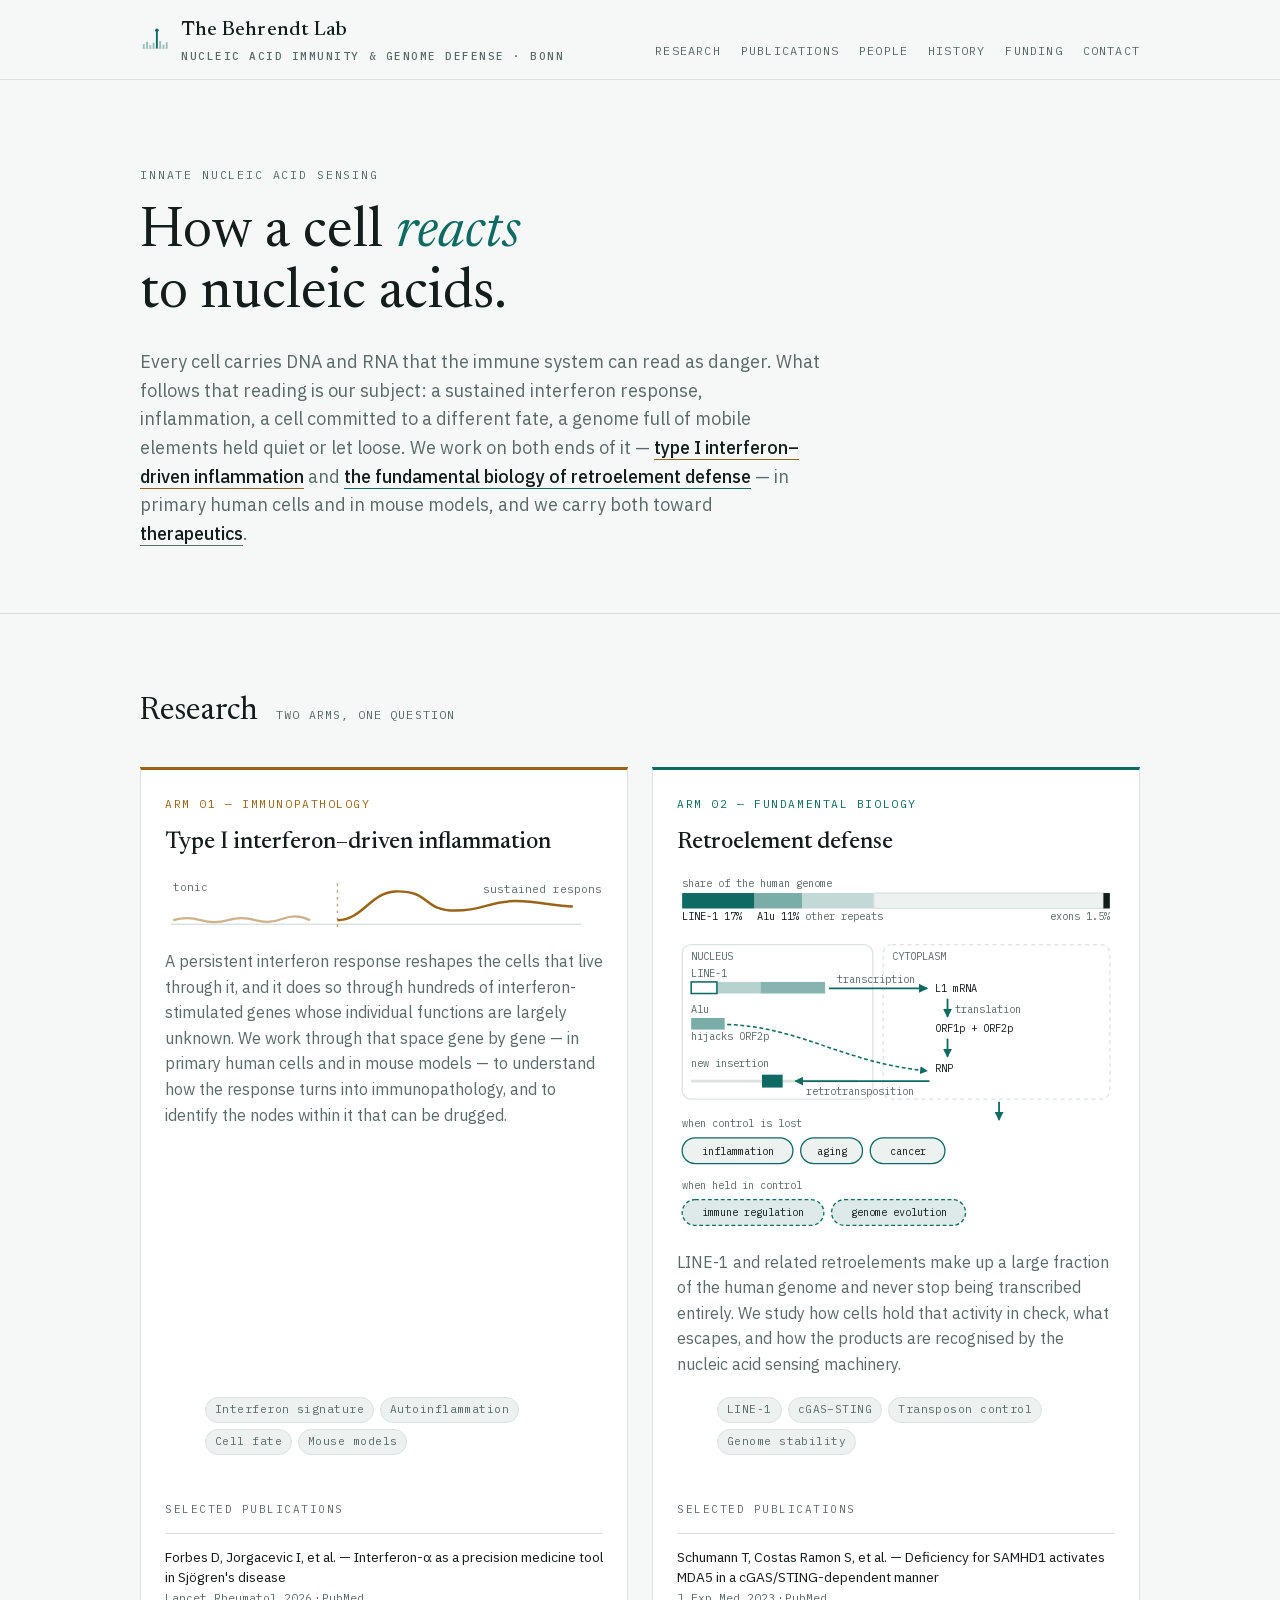
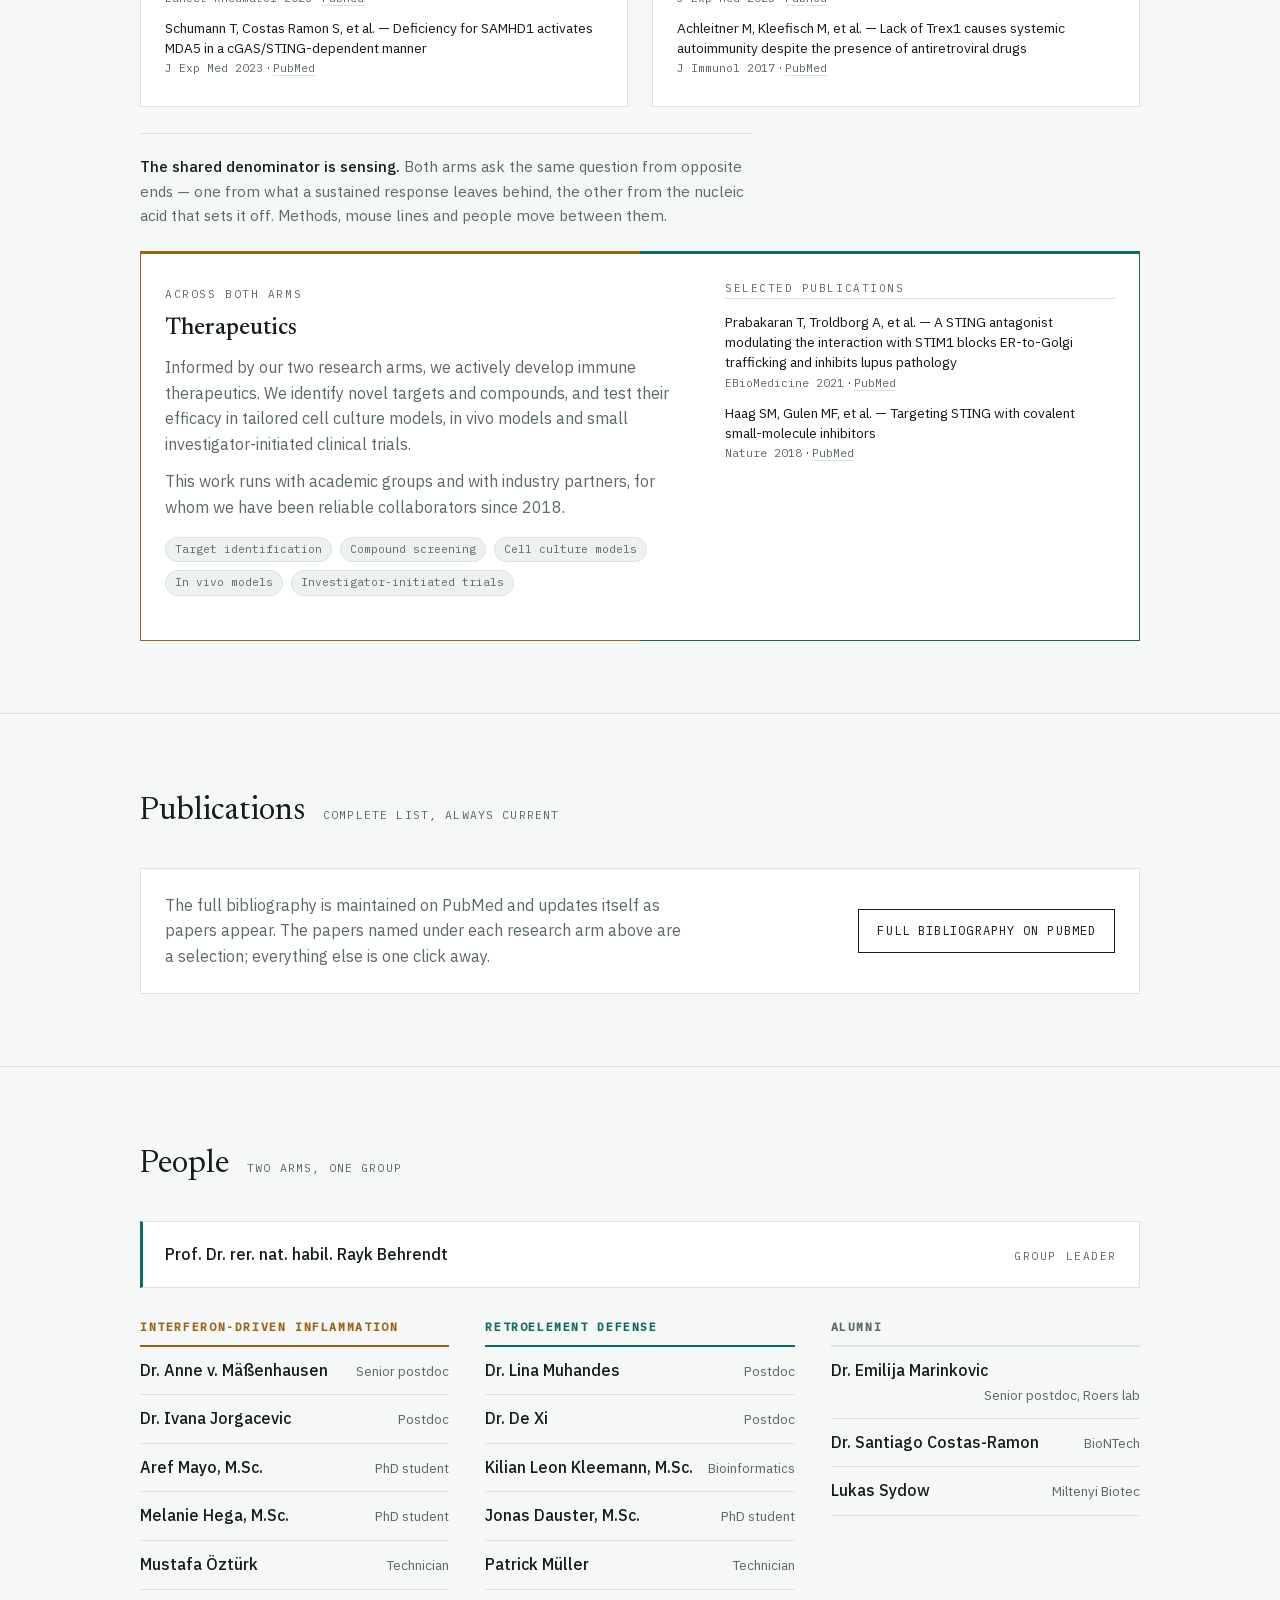
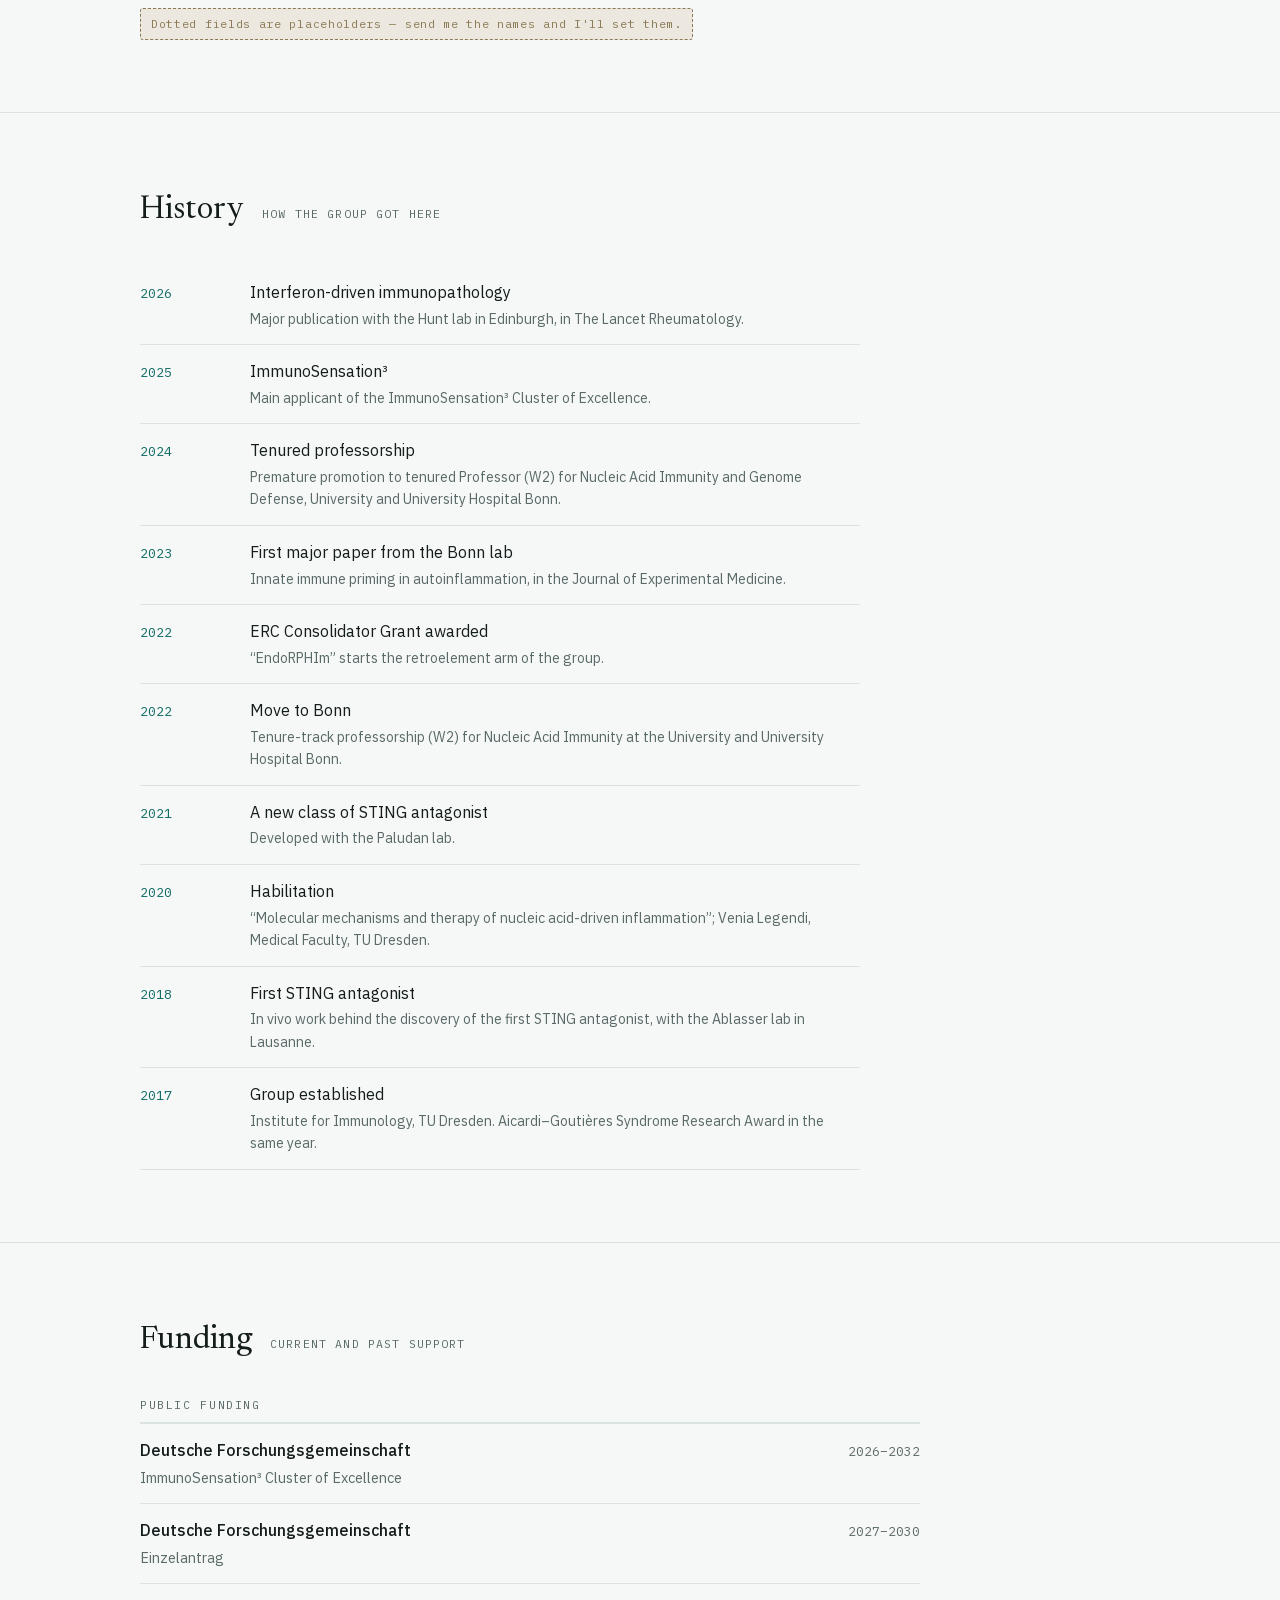
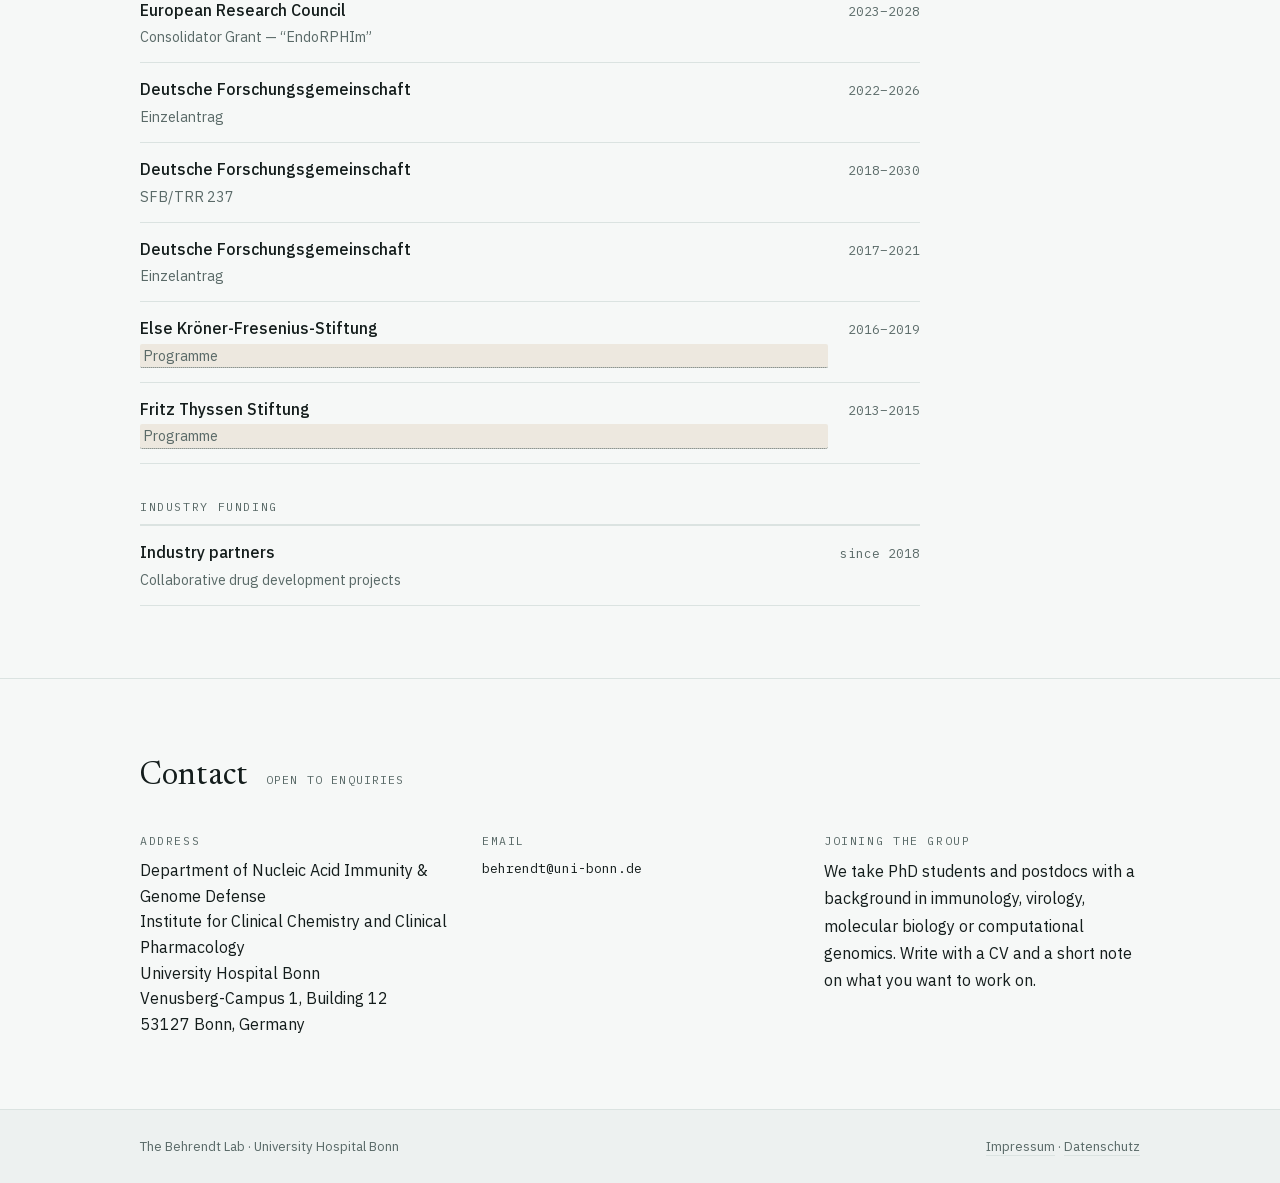
==== index.html @ 389487da "Add files via upload" ====
<!doctype html>
<html lang="en">
<head>
<meta charset="utf-8">
<meta name="viewport" content="width=device-width, initial-scale=1, viewport-fit=cover">
<meta name="description" content="The Behrendt Lab, Nucleic Acid Immunity &amp; Genome Defense, University Hospital Bonn: type I interferon-driven inflammation and the fundamental biology of retroelement defense.">
<link rel="icon" href="favicon.svg" type="image/svg+xml">
<link rel="alternate icon" href="favicon.ico" sizes="16x16 32x32 48x48">
<link rel="apple-touch-icon" href="apple-touch-icon-180.png">

<style>
  :root{color-scheme:light;padding-top:env(safe-area-inset-top,0px);padding-bottom:env(safe-area-inset-bottom,0px)}
  body{margin:0}
  img{max-width:100%}
  [hidden]{display:none!important}
</style>
<title>The Behrendt Lab</title>
<link rel="stylesheet" href="fonts.css">
<link rel="preload" href="fonts/newsreader-var.woff2" as="font" type="font/woff2" crossorigin>
<link rel="preload" href="fonts/ibm-plex-sans-var.woff2" as="font" type="font/woff2" crossorigin>

<style>
/* Layout: single column, 68ch measure, hairline-ruled bands; the two research
   arms are the only two-column moment and each carries its own accent rail. */
:root{
  --bg:#F6F8F7; --surface:#FFFFFF; --sunk:#EDF1F0;
  --fg:#141D1C; --muted:#5A6A68; --line:#DBE3E1;
  --arm-a:#0E6A62;          /* retroelement arm */
  --arm-b:#9A6418;          /* ZBP1 arm */
  --ph:#8A7A55;             /* placeholder text */
  --ph-bg:rgba(154,100,24,.10);
  --display:"Newsreader",Georgia,"Times New Roman",serif;
  --body:"IBM Plex Sans",-apple-system,BlinkMacSystemFont,"Segoe UI",Helvetica,Arial,sans-serif;
  --mono:"IBM Plex Mono",ui-monospace,SFMono-Regular,Menlo,Consolas,monospace;
  --gut:max(20px,env(safe-area-inset-left,0px));
  --gut-r:max(20px,env(safe-area-inset-right,0px));
}
@media (prefers-color-scheme:dark){
  :root:not([data-theme="light"]){
    --bg:#0E1413; --surface:#141C1B; --sunk:#111817;
    --fg:#E6EDEB; --muted:#9BABA8; --line:#243130;
    --arm-a:#56BDB1; --arm-b:#D9A95E;
    --ph:#C2AE84; --ph-bg:rgba(217,169,94,.12);
    color-scheme:dark;
  }
}
:root[data-theme="dark"]{
  --bg:#0E1413; --surface:#141C1B; --sunk:#111817;
  --fg:#E6EDEB; --muted:#9BABA8; --line:#243130;
  --arm-a:#56BDB1; --arm-b:#D9A95E;
  --ph:#C2AE84; --ph-bg:rgba(217,169,94,.12);
  color-scheme:dark;
}

body{
  background:var(--bg); color:var(--fg);
  font-family:var(--body); font-size:16px; line-height:1.6;
  -webkit-font-smoothing:antialiased;
}
body::before{content:"";position:fixed;inset:0 0 auto;height:env(safe-area-inset-top,0px);z-index:20;background:var(--bg)}
*,*::before,*::after{box-sizing:border-box}
h1,h2,h3{margin:0;text-wrap:balance}
p{margin:0}
a{color:inherit}
:focus-visible{outline:2px solid var(--arm-a);outline-offset:3px;border-radius:2px}

.wrap{max-width:1040px;margin-inline:auto;padding-left:var(--gut);padding-right:var(--gut-r)}

/* ---- masthead ---- */
.site{position:sticky;top:env(safe-area-inset-top,0px);z-index:15;background:var(--bg);border-bottom:1px solid var(--line)}
.site .wrap{display:flex;flex-wrap:wrap;gap:12px 28px;align-items:baseline;padding-block:14px}
.brand{display:flex;align-items:center;gap:11px;margin-right:auto;min-width:0}
.brand svg{width:30px;height:30px;flex:none}
.mark{font-family:var(--display);font-size:1.25rem;letter-spacing:.01em;font-weight:500}
.mark span{color:var(--muted);font-family:var(--mono);font-size:.68rem;letter-spacing:.14em;text-transform:uppercase;display:block;margin-top:2px}
.site nav{display:flex;flex-wrap:wrap;gap:4px 20px;font-family:var(--mono);font-size:.74rem;letter-spacing:.1em;text-transform:uppercase}
.site nav a{color:var(--muted);text-decoration:none;padding-block:2px}
.site nav a:hover{color:var(--fg)}

/* ---- hero ---- */
.hero .wrap{padding-block:clamp(44px,8vw,86px) clamp(36px,6vw,64px)}
.eyebrow{font-family:var(--mono);font-size:.72rem;letter-spacing:.16em;text-transform:uppercase;color:var(--muted)}
.hero h1{font-family:var(--display);font-weight:400;font-size:clamp(2.1rem,5.4vw,3.5rem);line-height:1.1;margin-block:18px 22px;max-width:19ch}
.hero h1 em{font-style:italic;color:var(--arm-a)}
.lede{max-width:62ch;font-size:clamp(1rem,1.6vw,1.12rem);color:var(--muted)}
.lede strong{color:var(--fg);font-weight:500}
.lede a{color:var(--fg);font-weight:500;text-decoration:none;border-bottom:1.5px solid var(--arm-b)}
.lede a.r{border-bottom-color:var(--arm-a)}
.lede a.t{border-bottom-color:var(--muted)}
.lede a:hover{background:var(--sunk)}
.arm[id],.cross[id]{scroll-margin-top:calc(env(safe-area-inset-top,0px) + 80px)}

/* ---- section furniture ---- */
section{border-top:1px solid var(--line)}
section > .wrap{padding-block:clamp(40px,6vw,72px)}
.sec-head{display:flex;flex-wrap:wrap;gap:6px 18px;align-items:baseline;margin-bottom:30px}
.sec-head h2{font-family:var(--display);font-weight:400;font-size:clamp(1.5rem,3vw,2rem)}
.sec-head .note{font-family:var(--mono);font-size:.72rem;letter-spacing:.1em;text-transform:uppercase;color:var(--muted)}

/* ---- research arms ---- */
.arms{display:grid;grid-template-columns:repeat(auto-fit,minmax(300px,1fr));gap:24px}
.arm{min-width:0;background:var(--surface);border:1px solid var(--line);border-top:3px solid var(--rail);padding:26px 24px 28px;display:flex;flex-direction:column;gap:14px}
.arm.a{--rail:var(--arm-a)}
.arm.b{--rail:var(--arm-b)}
.arm .tag{font-family:var(--mono);font-size:.7rem;letter-spacing:.14em;text-transform:uppercase;color:var(--rail)}
.arm h3{font-family:var(--display);font-weight:500;font-size:1.45rem;line-height:1.25}
.arm p{color:var(--muted);max-width:46ch}
.arm svg{width:100%;height:auto;max-width:100%;margin-top:4px}
.arm svg text{font-family:var(--mono);font-size:8px}
.pi{display:flex;flex-wrap:wrap;gap:6px 20px;align-items:baseline;padding:20px 22px;background:var(--surface);border:1px solid var(--line);border-left:3px solid var(--arm-a);margin-bottom:30px;min-width:0}
.pi .name{font-weight:500}
.pi .role{font-family:var(--mono);font-size:.7rem;letter-spacing:.14em;text-transform:uppercase;color:var(--muted);margin-left:auto}
.arm .keys{display:flex;flex-wrap:wrap;gap:6px;margin-top:auto;padding-top:6px}
.arm .keys li{list-style:none;font-family:var(--mono);font-size:.7rem;letter-spacing:.04em;color:var(--muted);border:1px solid var(--line);border-radius:999px;padding:3px 9px;background:var(--sunk)}
.arm .pubs{list-style:none;margin:0;padding:14px 0 0;border-top:1px solid var(--line);display:flex;flex-direction:column;gap:11px}
.arm .pubs li{font-size:.86rem;line-height:1.45;min-width:0}
.arm .pubs .t{display:block;color:var(--fg)}
.arm .pubs .m{font-family:var(--mono);font-size:.71rem;color:var(--muted)}
.arm .pubs a{color:var(--rail);text-decoration:none;border-bottom:1px solid var(--line)}
.pubs-label{font-family:var(--mono);font-size:.68rem;letter-spacing:.14em;text-transform:uppercase;color:var(--muted);margin-top:16px}
.feed{display:flex;flex-wrap:wrap;gap:20px;align-items:center;justify-content:space-between;background:var(--surface);border:1px solid var(--line);padding:24px}
.feed p{color:var(--muted);max-width:52ch;min-width:0}
.feed .btn{font-family:var(--mono);font-size:.76rem;letter-spacing:.09em;text-transform:uppercase;border:1px solid var(--fg);padding:11px 18px;text-decoration:none;white-space:nowrap}
.feed .btn:hover{background:var(--fg);color:var(--bg)}
.shared{margin-top:26px;padding-top:20px;border-top:1px solid var(--line);color:var(--muted);max-width:68ch;font-size:.95rem}
.shared b{color:var(--fg);font-weight:500}

/* cross-cutting translational angle — spans both arms */
.cross{--rail:var(--fg);margin-top:24px;background:var(--surface);border:1px solid var(--line);
  border-top:3px solid transparent;
  border-image:linear-gradient(90deg,var(--arm-b) 0 50%,var(--arm-a) 50% 100%) 1;
  padding:26px 24px 28px;display:grid;grid-template-columns:minmax(0,1.35fr) minmax(0,1fr);gap:24px 34px}
.cross .tag{font-family:var(--mono);font-size:.7rem;letter-spacing:.14em;text-transform:uppercase;color:var(--muted)}
.cross h3{font-family:var(--display);font-weight:500;font-size:1.45rem;line-height:1.25;margin-block:8px 12px}
.cross p{color:var(--muted);max-width:56ch}
.cross .col{min-width:0}
.cross .pubs-label{margin-top:0}
.cross .pubs{list-style:none;margin:0;padding:14px 0 0;border-top:1px solid var(--line);display:flex;flex-direction:column;gap:11px}
.cross .pubs li{font-size:.86rem;line-height:1.45;min-width:0}
.cross .pubs .t{display:block;color:var(--fg)}
.cross .pubs .m{font-family:var(--mono);font-size:.71rem;color:var(--muted)}
.cross .pubs a{color:var(--fg);text-decoration:none;border-bottom:1px solid var(--line)}
.cross .steps{display:flex;flex-wrap:wrap;gap:8px;margin-top:16px;padding:0;list-style:none}
.cross .steps li{font-family:var(--mono);font-size:.7rem;color:var(--muted);border:1px solid var(--line);border-radius:999px;padding:3px 9px;background:var(--sunk)}
@media (max-width:680px){.cross{grid-template-columns:1fr}}

/* ---- people ---- */
.roster{display:grid;grid-template-columns:repeat(auto-fit,minmax(260px,1fr));gap:30px 36px}
.roster section{border:0}
.group-title{font-family:var(--mono);font-size:.72rem;letter-spacing:.14em;text-transform:uppercase;padding-bottom:8px;border-bottom:2px solid var(--rail);color:var(--rail)}
.g-a{--rail:var(--arm-a)} .g-b{--rail:var(--arm-b)} .g-c{--rail:var(--line)}
.g-c .group-title{color:var(--muted)}
.roster ul{list-style:none;margin:0;padding:0;display:flex;flex-direction:column}
.roster li{display:flex;flex-wrap:wrap;gap:2px 10px;align-items:baseline;padding-block:11px;border-bottom:1px solid var(--line);min-width:0}
.roster .name{font-weight:500}
.roster .role{font-size:.84rem;color:var(--muted);margin-left:auto;text-align:right}

/* ---- history ---- */
.timeline{list-style:none;margin:0;padding:0;max-width:72ch}
.timeline li{display:grid;grid-template-columns:5.5rem 1fr;gap:4px 22px;padding-block:14px;border-bottom:1px solid var(--line);min-width:0}
.timeline .yr{font-family:var(--mono);font-size:.84rem;color:var(--arm-a);font-variant-numeric:tabular-nums;padding-top:3px}
.timeline .ev{min-width:0;color:var(--fg)}
.timeline .ev small{display:block;color:var(--muted);font-size:.88rem;margin-top:2px}
@media (max-width:460px){.timeline li{grid-template-columns:1fr}}

/* ---- funding ---- */
.fund-group{max-width:78ch}
.fund-group + .fund-group{margin-top:34px}
.fund-group > h3{font-family:var(--mono);font-size:.72rem;letter-spacing:.14em;text-transform:uppercase;color:var(--muted);font-weight:400;padding-bottom:8px;border-bottom:2px solid var(--line)}
.funding{list-style:none;margin:0;padding:0;max-width:78ch}
.funding li{display:grid;grid-template-columns:1fr auto;gap:2px 20px;padding-block:14px;border-bottom:1px solid var(--line);min-width:0;align-items:baseline}
.funding .funder{font-weight:500}
.funding .scheme{grid-column:1;color:var(--muted);font-size:.9rem}
.funding .period{font-family:var(--mono);font-size:.8rem;color:var(--muted);grid-row:1;grid-column:2;font-variant-numeric:tabular-nums}
@media (max-width:460px){.funding li{grid-template-columns:1fr}.funding .period{grid-row:auto;grid-column:1}}

/* ---- contact ---- */
.contact-grid{display:grid;grid-template-columns:repeat(auto-fit,minmax(240px,1fr));gap:26px}
.contact-grid div{min-width:0}
.contact-grid h3{font-family:var(--mono);font-size:.72rem;letter-spacing:.14em;text-transform:uppercase;color:var(--muted);margin-bottom:8px;font-weight:400}
.contact-grid p{line-height:1.7}
.addr{font-style:normal}
.copy{font-family:var(--mono);font-size:.82rem;word-break:break-all}

footer{border-top:1px solid var(--line);background:var(--sunk)}
footer .wrap{padding-block:26px;display:flex;flex-wrap:wrap;gap:8px 24px;justify-content:space-between;font-size:.82rem;color:var(--muted)}
footer a{text-decoration:none;border-bottom:1px solid var(--line)}

/* ---- placeholders ---- */
.ph{color:var(--ph);background:var(--ph-bg);border-bottom:1px dotted currentColor;padding:0 .18em;border-radius:2px}
.ph-note{font-family:var(--mono);font-size:.72rem;letter-spacing:.06em;color:var(--ph);background:var(--ph-bg);border:1px dashed currentColor;border-radius:3px;padding:6px 10px;display:inline-block;margin-top:18px}

@media (prefers-reduced-motion:no-preference){
  .site nav a,footer a{transition:color .15s ease}
}
</style>
</head>
<body>


<header class="site">
  <div class="wrap">
    <div class="brand">
      <svg viewBox="0 0 64 64" role="img" aria-label="The Behrendt Lab mark: a row of uneven bars with one hit rising above them">
        <path d="M5 50 H59" stroke="var(--line)" stroke-width="2.4" fill="none"></path>
        <g fill="var(--arm-a)" opacity=".4">
          <rect x="6" y="41" width="4" height="9"></rect>
          <rect x="13" y="36" width="4" height="14"></rect>
          <rect x="20" y="43" width="4" height="7"></rect>
          <rect x="27" y="38" width="4" height="12"></rect>
          <rect x="41" y="34" width="4" height="16"></rect>
          <rect x="48" y="42" width="4" height="8"></rect>
          <rect x="55" y="37" width="4" height="13"></rect>
        </g>
        <rect x="34" y="13" width="4" height="37" fill="var(--arm-a)"></rect>
        <circle cx="36" cy="11" r="3.8" fill="var(--arm-a)"></circle>
      </svg>
      <div class="mark">The Behrendt Lab<span>Nucleic Acid Immunity &amp; Genome Defense · Bonn</span></div>
    </div>
    <nav aria-label="Sections">
      <a href="#research">Research</a>
      <a href="#publications">Publications</a>
      <a href="#people">People</a>
      <a href="#history">History</a>
      <a href="#funding">Funding</a>
      <a href="#contact">Contact</a>
    </nav>
  </div>
</header>

<main>
  <section class="hero" style="border-top:0">
    <div class="wrap">
      <p class="eyebrow">Innate nucleic acid sensing</p>
      <h1>How a cell <em>reacts</em> to nucleic acids.</h1>
      <p class="lede">Every cell carries DNA and RNA that the immune system can read as danger. What follows that reading is our subject: a sustained interferon response, inflammation, a cell committed to a different fate, a genome full of mobile elements held quiet or let loose. We work on both ends of it — <a href="#arm-interferon">type I interferon–driven inflammation</a> and <a class="r" href="#arm-retroelements">the fundamental biology of retroelement defense</a> — in primary human cells and in mouse models, and we carry both toward <a class="t" href="#therapeutics">therapeutics</a>.</p>
    </div>
  </section>

  <section id="research">
    <div class="wrap">
      <div class="sec-head">
        <h2>Research</h2>
        <span class="note">Two arms, one question</span>
      </div>

      <div class="arms">
        <article class="arm b" id="arm-interferon">
          <span class="tag">Arm 01 — Immunopathology</span>
          <h3>Type I interferon–driven inflammation</h3>
          <svg viewBox="0 0 320 44" role="img" aria-label="Schematic trace: a low tonic interferon baseline followed by a sustained amplified response">
            <path d="M4 36 h300" stroke="var(--line)" stroke-width="1"></path>
            <path d="M6 33 q10 -3 20 0 t20 0 t20 0 t20 -1 t20 1" fill="none" stroke="var(--arm-b)" stroke-width="1.6" opacity=".5"></path>
            <path d="M126 33 c18 0 24 -20 42 -21 c26 -1 20 14 44 14 c22 0 24 -7 44 -7 c18 0 28 4 42 4" fill="none" stroke="var(--arm-b)" stroke-width="1.8"></path>
            <path d="M126 6 v32" stroke="var(--arm-b)" stroke-width="1" stroke-dasharray="2 3" opacity=".6"></path>
            <text x="6" y="12" fill="var(--muted)" font-size="7" font-family="var(--mono)">tonic</text>
            <text x="232" y="13" fill="var(--muted)" font-size="7" font-family="var(--mono)">sustained response</text>
          </svg>
          <p>A persistent interferon response reshapes the cells that live through it, and it does so through hundreds of interferon-stimulated genes whose individual functions are largely unknown. We work through that space gene by gene — in primary human cells and in mouse models — to understand how the response turns into immunopathology, and to identify the nodes within it that can be drugged.</p>
          <ul class="keys">
            <li>Interferon signature</li><li>Autoinflammation</li><li>Cell fate</li><li>Mouse models</li>
          </ul>
          <p class="pubs-label">Selected publications</p>
          <ul class="pubs">
            <li data-pmid="42392131"><span class="t">Forbes D, Jorgacevic I, et al. — Interferon-α as a precision medicine tool in Sjögren's disease</span><span class="m">Lancet Rheumatol 2026</span> · <a class="m" href="https://pubmed.ncbi.nlm.nih.gov/42392131/" target="_blank" rel="noopener">PubMed</a></li>
            <li data-pmid="36346347"><span class="t">Schumann T, Costas Ramon S, et al. — Deficiency for SAMHD1 activates MDA5 in a cGAS/STING-dependent manner</span><span class="m">J Exp Med 2023</span> · <a class="m" href="https://pubmed.ncbi.nlm.nih.gov/36346347/" target="_blank" rel="noopener">PubMed</a></li>
          </ul>
        </article>

        <article class="arm a" id="arm-retroelements">
          <span class="tag">Arm 02 — Fundamental biology</span>
          <h3>Retroelement defense</h3>
          <svg viewBox="0 0 340 280" role="img" aria-label="Graphical abstract: retroelements occupy roughly half the human genome, with LINE-1 at about 17 percent and Alu at about 11 percent, against protein-coding exons at about 1.5 percent. A LINE-1 is transcribed in the nucleus, translated into ORF1p and ORF2p in the cytoplasm, assembles into a ribonucleoprotein and returns to the nucleus to insert a new copy; Alu elements hijack ORF2p for the same journey. When control over this cycle is lost it contributes to inflammation, aging and cancer; when the cycle is held in control it supports immune regulation and genome evolution.">
            <defs>
              <marker id="l1arrow" viewBox="0 0 8 8" refX="7" refY="4" markerWidth="5" markerHeight="5" orient="auto">
                <path d="M0 0 L8 4 L0 8 z" fill="var(--arm-a)"></path>
              </marker>
            </defs>

            <!-- genome occupancy -->
            <text x="4" y="9" fill="var(--muted)">share of the human genome</text>
            <rect x="4" y="14" width="56" height="12" fill="var(--arm-a)"></rect>
            <rect x="60" y="14" width="37" height="12" fill="var(--arm-a)" opacity=".55"></rect>
            <rect x="97" y="14" width="56" height="12" fill="var(--arm-a)" opacity=".25"></rect>
            <rect x="153" y="14" width="178" height="12" fill="var(--sunk)" stroke="var(--line)" stroke-width="1"></rect>
            <rect x="331" y="14" width="5" height="12" fill="var(--fg)"></rect>
            <text x="4" y="35" fill="var(--fg)" font-size="7">LINE-1 17%</text>
            <text x="62" y="35" fill="var(--fg)" font-size="7">Alu 11%</text>
            <text x="99" y="35" fill="var(--muted)" font-size="7">other repeats</text>
            <text x="336" y="35" fill="var(--muted)" font-size="7" text-anchor="end">exons 1.5%</text>

            <!-- compartments -->
            <rect x="4" y="54" width="148" height="120" rx="7" fill="none" stroke="var(--line)" stroke-width="1"></rect>
            <rect x="160" y="54" width="176" height="120" rx="7" fill="none" stroke="var(--line)" stroke-width="1" stroke-dasharray="3 3"></rect>
            <text x="11" y="66" fill="var(--muted)" font-size="7">NUCLEUS</text>
            <text x="167" y="66" fill="var(--muted)" font-size="7">CYTOPLASM</text>

            <!-- L1 element -->
            <text x="11" y="79" fill="var(--muted)" font-size="7">LINE-1</text>
            <rect x="11" y="83" width="20" height="9" fill="none" stroke="var(--arm-a)" stroke-width="1.2"></rect>
            <rect x="31" y="83" width="34" height="9" fill="var(--arm-a)" opacity=".3"></rect>
            <rect x="65" y="83" width="50" height="9" fill="var(--arm-a)" opacity=".5"></rect>

            <!-- Alu element -->
            <text x="11" y="107" fill="var(--muted)" font-size="7">Alu</text>
            <rect x="11" y="111" width="26" height="9" fill="var(--arm-a)" opacity=".55"></rect>
            <text x="11" y="128" fill="var(--muted)" font-size="7">hijacks ORF2p</text>

            <!-- genomic DNA with new insertion -->
            <text x="11" y="149" fill="var(--muted)" font-size="7">new insertion</text>
            <path d="M11 160 H140" stroke="var(--line)" stroke-width="2" fill="none"></path>
            <rect x="66" y="155" width="16" height="10" fill="var(--arm-a)"></rect>

            <!-- transcription -->
            <path d="M118 88 H194" stroke="var(--arm-a)" stroke-width="1.4" fill="none" marker-end="url(#l1arrow)"></path>
            <text x="124" y="84" fill="var(--muted)" font-size="7">transcription</text>

            <!-- cytoplasmic steps -->
            <text x="200" y="91" fill="var(--fg)" font-size="8">L1 mRNA</text>
            <path d="M210 96 V110" stroke="var(--arm-a)" stroke-width="1.4" fill="none" marker-end="url(#l1arrow)"></path>
            <text x="216" y="107" fill="var(--muted)" font-size="7">translation</text>
            <text x="200" y="122" fill="var(--fg)" font-size="8">ORF1p + ORF2p</text>
            <path d="M210 127 V141" stroke="var(--arm-a)" stroke-width="1.4" fill="none" marker-end="url(#l1arrow)"></path>
            <text x="200" y="153" fill="var(--fg)" font-size="8">RNP</text>

            <!-- return and insertion -->
            <path d="M196 160 H92" stroke="var(--arm-a)" stroke-width="1.4" fill="none" marker-end="url(#l1arrow)"></path>
            <text x="100" y="171" fill="var(--muted)" font-size="7">retrotransposition</text>

            <!-- Alu hijack -->
            <path d="M39 116 C 96 118, 130 146, 194 152" stroke="var(--arm-a)" stroke-width="1.2" stroke-dasharray="3 2" fill="none" marker-end="url(#l1arrow)"></path>

            <!-- consequences -->
            <path d="M250 176 V190" stroke="var(--arm-a)" stroke-width="1.4" fill="none" marker-end="url(#l1arrow)"></path>
            <text x="4" y="196" fill="var(--muted)" font-size="7">when control is lost</text>
            <rect x="4" y="204" width="86" height="20" rx="10" fill="var(--sunk)" stroke="var(--arm-a)" stroke-width="1"></rect>
            <text x="47" y="217" fill="var(--fg)" font-size="8" text-anchor="middle">inflammation</text>
            <rect x="96" y="204" width="48" height="20" rx="10" fill="var(--sunk)" stroke="var(--arm-a)" stroke-width="1"></rect>
            <text x="120" y="217" fill="var(--fg)" font-size="8" text-anchor="middle">aging</text>
            <rect x="150" y="204" width="58" height="20" rx="10" fill="var(--sunk)" stroke="var(--arm-a)" stroke-width="1"></rect>
            <text x="179" y="217" fill="var(--fg)" font-size="8" text-anchor="middle">cancer</text>

            <text x="4" y="244" fill="var(--muted)" font-size="7">when held in control</text>
            <rect x="4" y="252" width="110" height="20" rx="10" fill="var(--arm-a)" fill-opacity=".14" stroke="var(--arm-a)" stroke-width="1" stroke-dasharray="3 2"></rect>
            <text x="59" y="265" fill="var(--fg)" font-size="8" text-anchor="middle">immune regulation</text>
            <rect x="120" y="252" width="104" height="20" rx="10" fill="var(--arm-a)" fill-opacity=".14" stroke="var(--arm-a)" stroke-width="1" stroke-dasharray="3 2"></rect>
            <text x="172" y="265" fill="var(--fg)" font-size="8" text-anchor="middle">genome evolution</text>
          </svg>
          <p>LINE-1 and related retroelements make up a large fraction of the human genome and never stop being transcribed entirely. We study how cells hold that activity in check, what escapes, and how the products are recognised by the nucleic acid sensing machinery.</p>
          <ul class="keys">
            <li>LINE-1</li><li>cGAS–STING</li><li>Transposon control</li><li>Genome stability</li>
          </ul>
          <p class="pubs-label">Selected publications</p>
          <ul class="pubs">
            <li data-pmid="36346347"><span class="t">Schumann T, Costas Ramon S, et al. — Deficiency for SAMHD1 activates MDA5 in a cGAS/STING-dependent manner</span><span class="m">J Exp Med 2023</span> · <a class="m" href="https://pubmed.ncbi.nlm.nih.gov/36346347/" target="_blank" rel="noopener">PubMed</a></li>
            <li data-pmid="28835460"><span class="t">Achleitner M, Kleefisch M, et al. — Lack of Trex1 causes systemic autoimmunity despite the presence of antiretroviral drugs</span><span class="m">J Immunol 2017</span> · <a class="m" href="https://pubmed.ncbi.nlm.nih.gov/28835460/" target="_blank" rel="noopener">PubMed</a></li>
          </ul>
        </article>
      </div>

      <p class="shared"><b>The shared denominator is sensing.</b> Both arms ask the same question from opposite ends — one from what a sustained response leaves behind, the other from the nucleic acid that sets it off. Methods, mouse lines and people move between them.</p>

      <section class="cross" id="therapeutics">
        <div class="col">
          <span class="tag">Across both arms</span>
          <h3>Therapeutics</h3>
          <p>Informed by our two research arms, we actively develop immune therapeutics. We identify novel targets and compounds, and test their efficacy in tailored cell culture models, in vivo models and small investigator-initiated clinical trials.</p>
          <p style="margin-top:12px">This work runs with academic groups and with industry partners, for whom we have been reliable collaborators since 2018.</p>
          <ul class="steps">
            <li>Target identification</li><li>Compound screening</li><li>Cell culture models</li><li>In vivo models</li><li>Investigator-initiated trials</li>
          </ul>
        </div>
        <div class="col">
          <p class="pubs-label">Selected publications</p>
          <ul class="pubs">
            <li data-pmid="33813142"><span class="t">Prabakaran T, Troldborg A, et al. — A STING antagonist modulating the interaction with STIM1 blocks ER-to-Golgi trafficking and inhibits lupus pathology</span><span class="m">EBioMedicine 2021</span> · <a class="m" href="https://pubmed.ncbi.nlm.nih.gov/33813142/" target="_blank" rel="noopener">PubMed</a></li>
            <li data-pmid="29973723"><span class="t">Haag SM, Gulen MF, et al. — Targeting STING with covalent small-molecule inhibitors</span><span class="m">Nature 2018</span> · <a class="m" href="https://pubmed.ncbi.nlm.nih.gov/29973723/" target="_blank" rel="noopener">PubMed</a></li>
          </ul>
        </div>
      </section>
    </div>
  </section>

  <section id="publications">
    <div class="wrap">
      <div class="sec-head">
        <h2>Publications</h2>
        <span class="note">Complete list, always current</span>
      </div>
      <div class="feed">
        <p>The full bibliography is maintained on PubMed and updates itself as papers appear. The papers named under each research arm above are a selection; everything else is one click away.</p>
        <a class="btn" href="https://www.ncbi.nlm.nih.gov/myncbi/rayk.behrendt.1/bibliography/public/" target="_blank" rel="noopener">Full bibliography on PubMed</a>
      </div>
    </div>
  </section>

  <section id="people">
    <div class="wrap">
      <div class="sec-head">
        <h2>People</h2>
        <span class="note">Two arms, one group</span>
      </div>
      <div class="pi">
        <span class="name">Prof. Dr. rer. nat. habil. Rayk Behrendt</span>
        <span class="role">Group leader</span>
      </div>
      <div class="roster">
        <section class="g-b">
          <h3 class="group-title">Interferon-driven inflammation</h3>
          <ul>
            <li><span class="name">Dr. Anne v. Mäßenhausen</span><span class="role">Senior postdoc</span></li>
            <li><span class="name">Dr. Ivana Jorgacevic</span><span class="role">Postdoc</span></li>
            <li><span class="name">Aref Mayo, M.Sc.</span><span class="role">PhD student</span></li>
            <li><span class="name">Melanie Hega, M.Sc.</span><span class="role">PhD student</span></li>
            <li><span class="name">Mustafa Öztürk</span><span class="role">Technician</span></li>
          </ul>
        </section>
        <section class="g-a">
          <h3 class="group-title">Retroelement defense</h3>
          <ul>
            <li><span class="name">Dr. Lina Muhandes</span><span class="role">Postdoc</span></li>
            <li><span class="name">Dr. De Xi</span><span class="role">Postdoc</span></li>
            <li><span class="name">Kilian Leon Kleemann, M.Sc.</span><span class="role">Bioinformatics</span></li>
            <li><span class="name">Jonas Dauster, M.Sc.</span><span class="role">PhD student</span></li>
            <li><span class="name">Patrick Müller</span><span class="role">Technician</span></li>
          </ul>
        </section>
        <section class="g-c">
          <h3 class="group-title">Alumni</h3>
          <ul>
            <li><span class="name">Dr. Emilija Marinkovic</span><span class="role">Senior postdoc, Roers lab</span></li>
            <li><span class="name">Dr. Santiago Costas-Ramon</span><span class="role">BioNTech</span></li>
            <li><span class="name">Lukas Sydow</span><span class="role">Miltenyi Biotec</span></li>
          </ul>
        </section>
      </div>
      <span class="ph-note">Dotted fields are placeholders — send me the names and I'll set them.</span>
    </div>
  </section>

  <section id="history">
    <div class="wrap">
      <div class="sec-head">
        <h2>History</h2>
        <span class="note">How the group got here</span>
      </div>
      <ul class="timeline">
        <li><span class="yr">2026</span><span class="ev">Interferon-driven immunopathology<small>Major publication with the Hunt lab in Edinburgh, in The Lancet Rheumatology.</small></span></li>
        <li><span class="yr">2025</span><span class="ev">ImmunoSensation³<small>Main applicant of the ImmunoSensation³ Cluster of Excellence.</small></span></li>
        <li><span class="yr">2024</span><span class="ev">Tenured professorship<small>Premature promotion to tenured Professor (W2) for Nucleic Acid Immunity and Genome Defense, University and University Hospital Bonn.</small></span></li>
        <li><span class="yr">2023</span><span class="ev">First major paper from the Bonn lab<small>Innate immune priming in autoinflammation, in the Journal of Experimental Medicine.</small></span></li>
        <li><span class="yr">2022</span><span class="ev">ERC Consolidator Grant awarded<small>“EndoRPHIm” starts the retroelement arm of the group.</small></span></li>
        <li><span class="yr">2022</span><span class="ev">Move to Bonn<small>Tenure-track professorship (W2) for Nucleic Acid Immunity at the University and University Hospital Bonn.</small></span></li>
        <li><span class="yr">2021</span><span class="ev">A new class of STING antagonist<small>Developed with the Paludan lab.</small></span></li>
        <li><span class="yr">2020</span><span class="ev">Habilitation<small>“Molecular mechanisms and therapy of nucleic acid-driven inflammation”; Venia Legendi, Medical Faculty, TU Dresden.</small></span></li>
        <li><span class="yr">2018</span><span class="ev">First STING antagonist<small>In vivo work behind the discovery of the first STING antagonist, with the Ablasser lab in Lausanne.</small></span></li>
        <li><span class="yr">2017</span><span class="ev">Group established<small>Institute for Immunology, TU Dresden. Aicardi–Goutières Syndrome Research Award in the same year.</small></span></li>
      </ul>
    </div>
  </section>

  <section id="funding">
    <div class="wrap">
      <div class="sec-head">
        <h2>Funding</h2>
        <span class="note">Current and past support</span>
      </div>
      <div class="fund-group">
        <h3>Public funding</h3>
        <ul class="funding">
          <li><span class="funder">Deutsche Forschungsgemeinschaft</span><span class="scheme">ImmunoSensation³ Cluster of Excellence</span><span class="period">2026–2032</span></li>
          <li><span class="funder">Deutsche Forschungsgemeinschaft</span><span class="scheme">Einzelantrag</span><span class="period">2027–2030</span></li>
          <li><span class="funder">European Research Council</span><span class="scheme">Consolidator Grant — “EndoRPHIm”</span><span class="period">2023–2028</span></li>
          <li><span class="funder">Deutsche Forschungsgemeinschaft</span><span class="scheme">Einzelantrag</span><span class="period">2022–2026</span></li>
          <li><span class="funder">Deutsche Forschungsgemeinschaft</span><span class="scheme">SFB/TRR 237</span><span class="period">2018–2030</span></li>
          <li><span class="funder">Deutsche Forschungsgemeinschaft</span><span class="scheme">Einzelantrag</span><span class="period">2017–2021</span></li>
          <li><span class="funder">Else Kröner-Fresenius-Stiftung</span><span class="scheme ph">Programme</span><span class="period">2016–2019</span></li>
          <li><span class="funder">Fritz Thyssen Stiftung</span><span class="scheme ph">Programme</span><span class="period">2013–2015</span></li>
        </ul>
      </div>

      <div class="fund-group">
        <h3>Industry funding</h3>
        <ul class="funding">
          <li><span class="funder">Industry partners</span><span class="scheme">Collaborative drug development projects</span><span class="period">since 2018</span></li>
        </ul>
      </div>
    </div>
  </section>

  <section id="contact">
    <div class="wrap">
      <div class="sec-head">
        <h2>Contact</h2>
        <span class="note">Open to enquiries</span>
      </div>
      <div class="contact-grid">
        <div>
          <h3>Address</h3>
          <address class="addr">Department of Nucleic Acid Immunity &amp; Genome Defense<br>Institute for Clinical Chemistry and Clinical Pharmacology<br>University Hospital Bonn<br>Venusberg-Campus 1, Building 12<br>53127 Bonn, Germany</address>
        </div>
        <div>
          <h3>Email</h3>
          <p class="copy">behrendt@uni-bonn.de</p>
        </div>
        <div>
          <h3>Joining the group</h3>
          <p>We take PhD students and postdocs with a background in immunology, virology, molecular biology or computational genomics. Write with a CV and a short note on what you want to work on.</p>
        </div>
      </div>
    </div>
  </section>
</main>

<footer>
  <div class="wrap">
    <span>The Behrendt Lab · University Hospital Bonn</span>
    <span><a href="impressum.html">Impressum</a> · <a href="datenschutz.html">Datenschutz</a></span>
  </div>
</footer>

</body>
</html>
---- fonts.css ----
/* The Behrendt Lab — self-hosted webfonts.
   Newsreader and IBM Plex are licensed under the SIL Open Font License 1.1;
   see fonts/OFL.txt. Serving them from this server rather than from Google's
   CDN keeps visitors' IP addresses out of a third party's logs. */

@font-face {
  font-family: "Newsreader";
  font-style: normal;
  font-weight: 200 800;
  font-display: swap;
  src: url("fonts/newsreader-var.woff2") format("woff2");
}

@font-face {
  font-family: "Newsreader";
  font-style: italic;
  font-weight: 200 800;
  font-display: swap;
  src: url("fonts/newsreader-italic-var.woff2") format("woff2");
}

@font-face {
  font-family: "IBM Plex Sans";
  font-style: normal;
  font-weight: 100 700;
  font-display: swap;
  src: url("fonts/ibm-plex-sans-var.woff2") format("woff2");
}

@font-face {
  font-family: "IBM Plex Mono";
  font-style: normal;
  font-weight: 400;
  font-display: swap;
  src: url("fonts/ibm-plex-mono-400.woff2") format("woff2");
}

@font-face {
  font-family: "IBM Plex Mono";
  font-style: normal;
  font-weight: 500;
  font-display: swap;
  src: url("fonts/ibm-plex-mono-500.woff2") format("woff2");
}
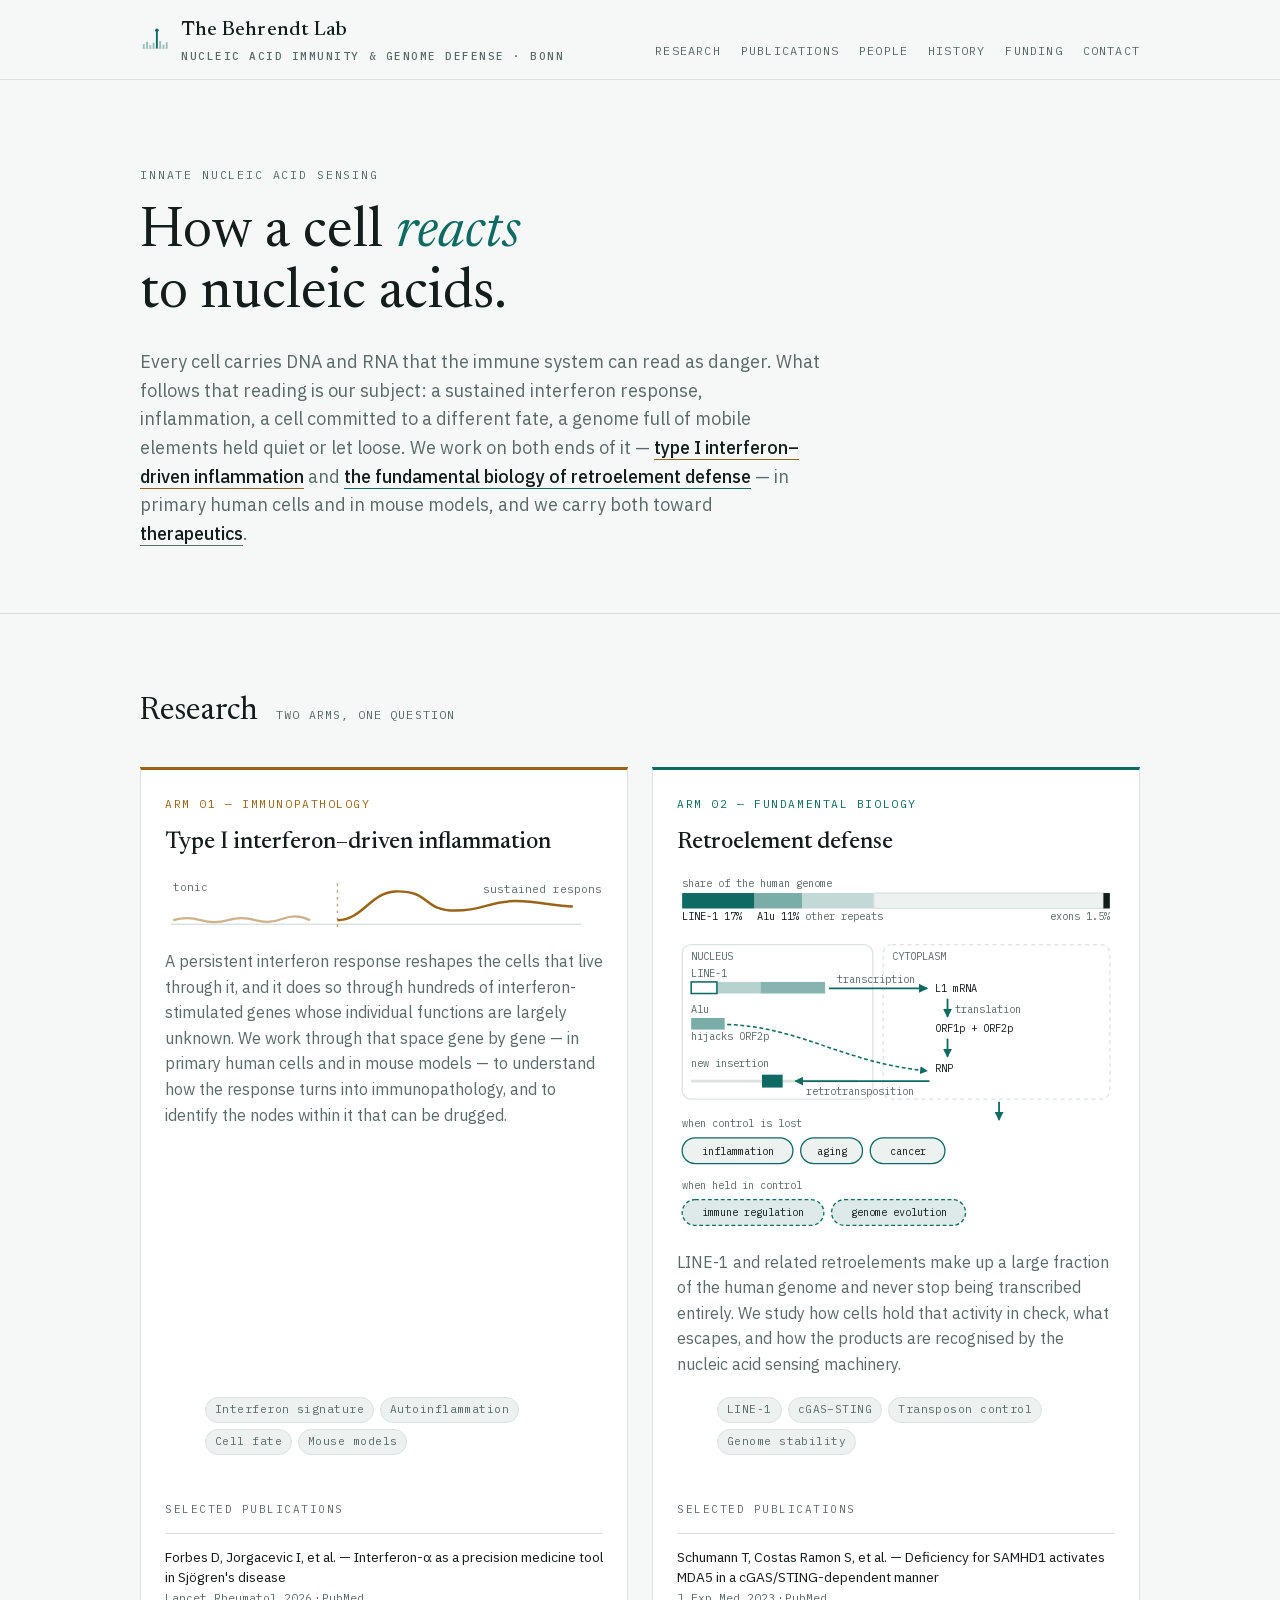
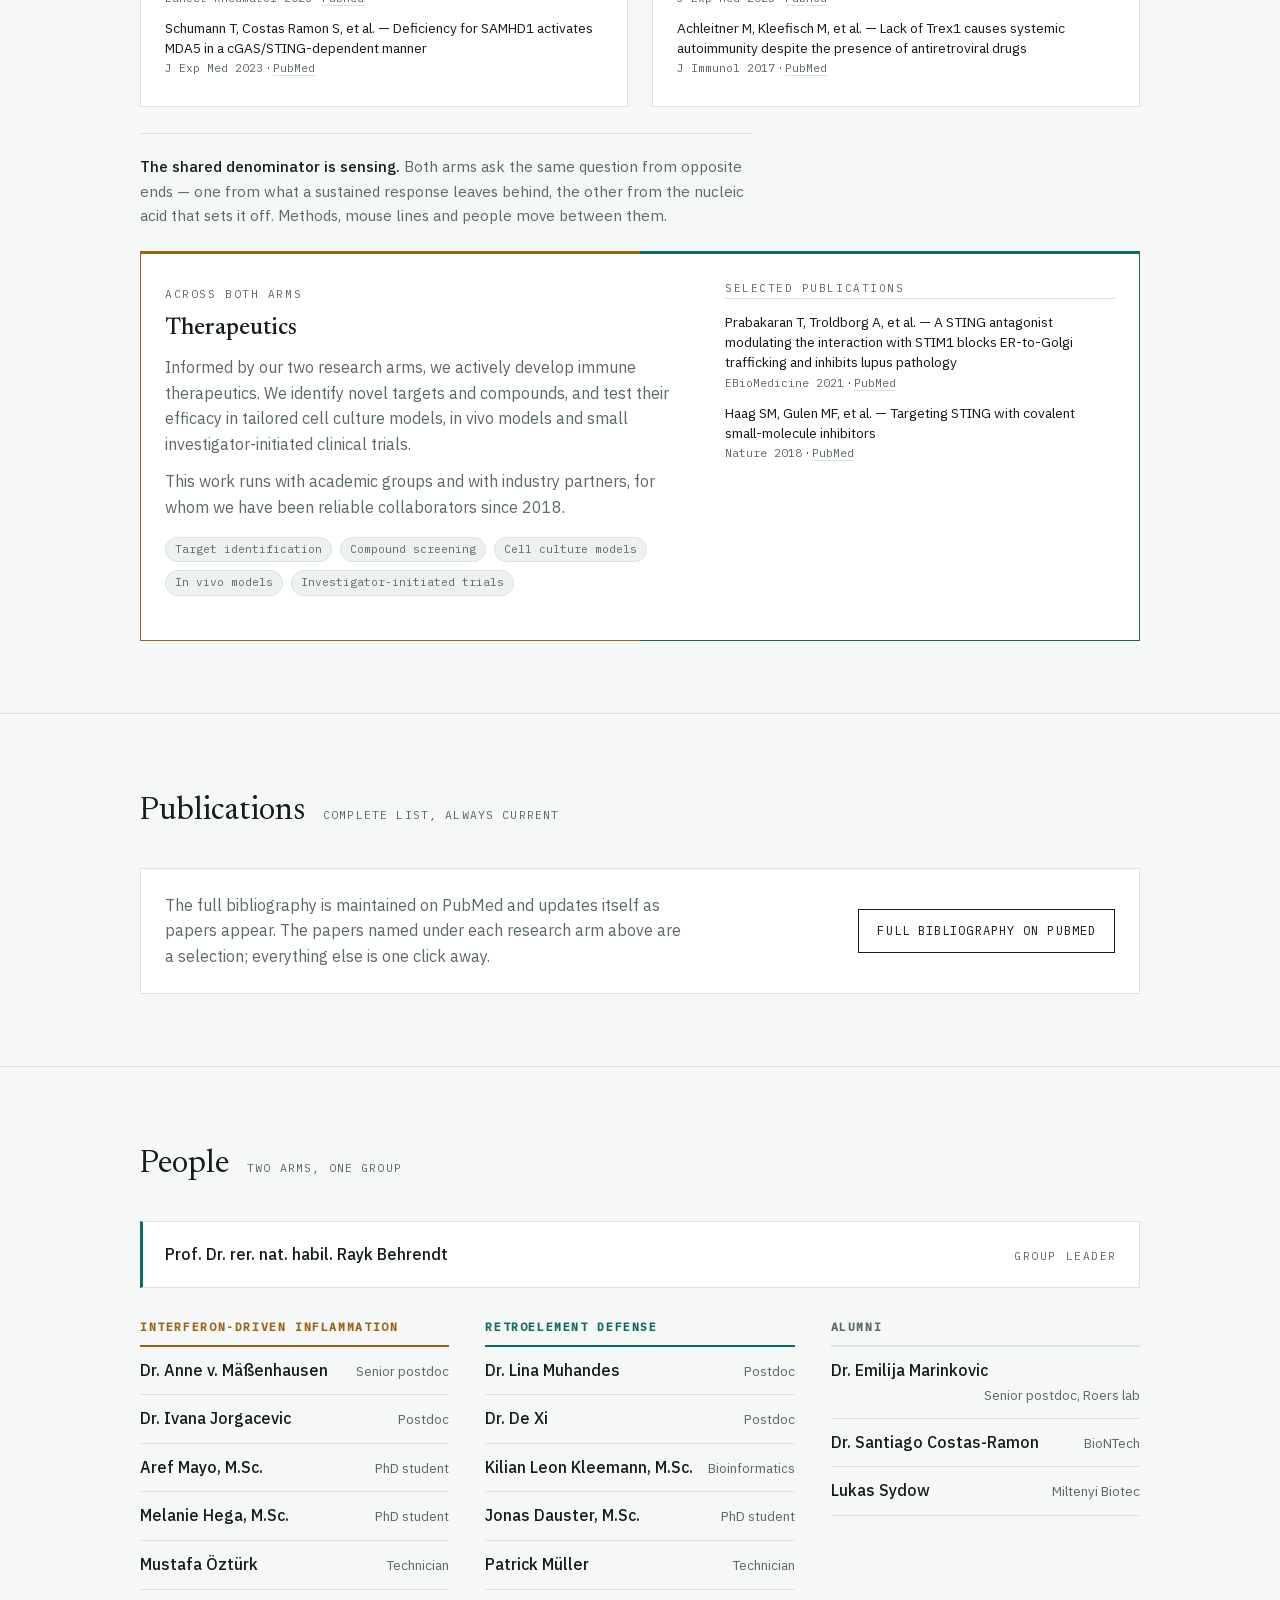
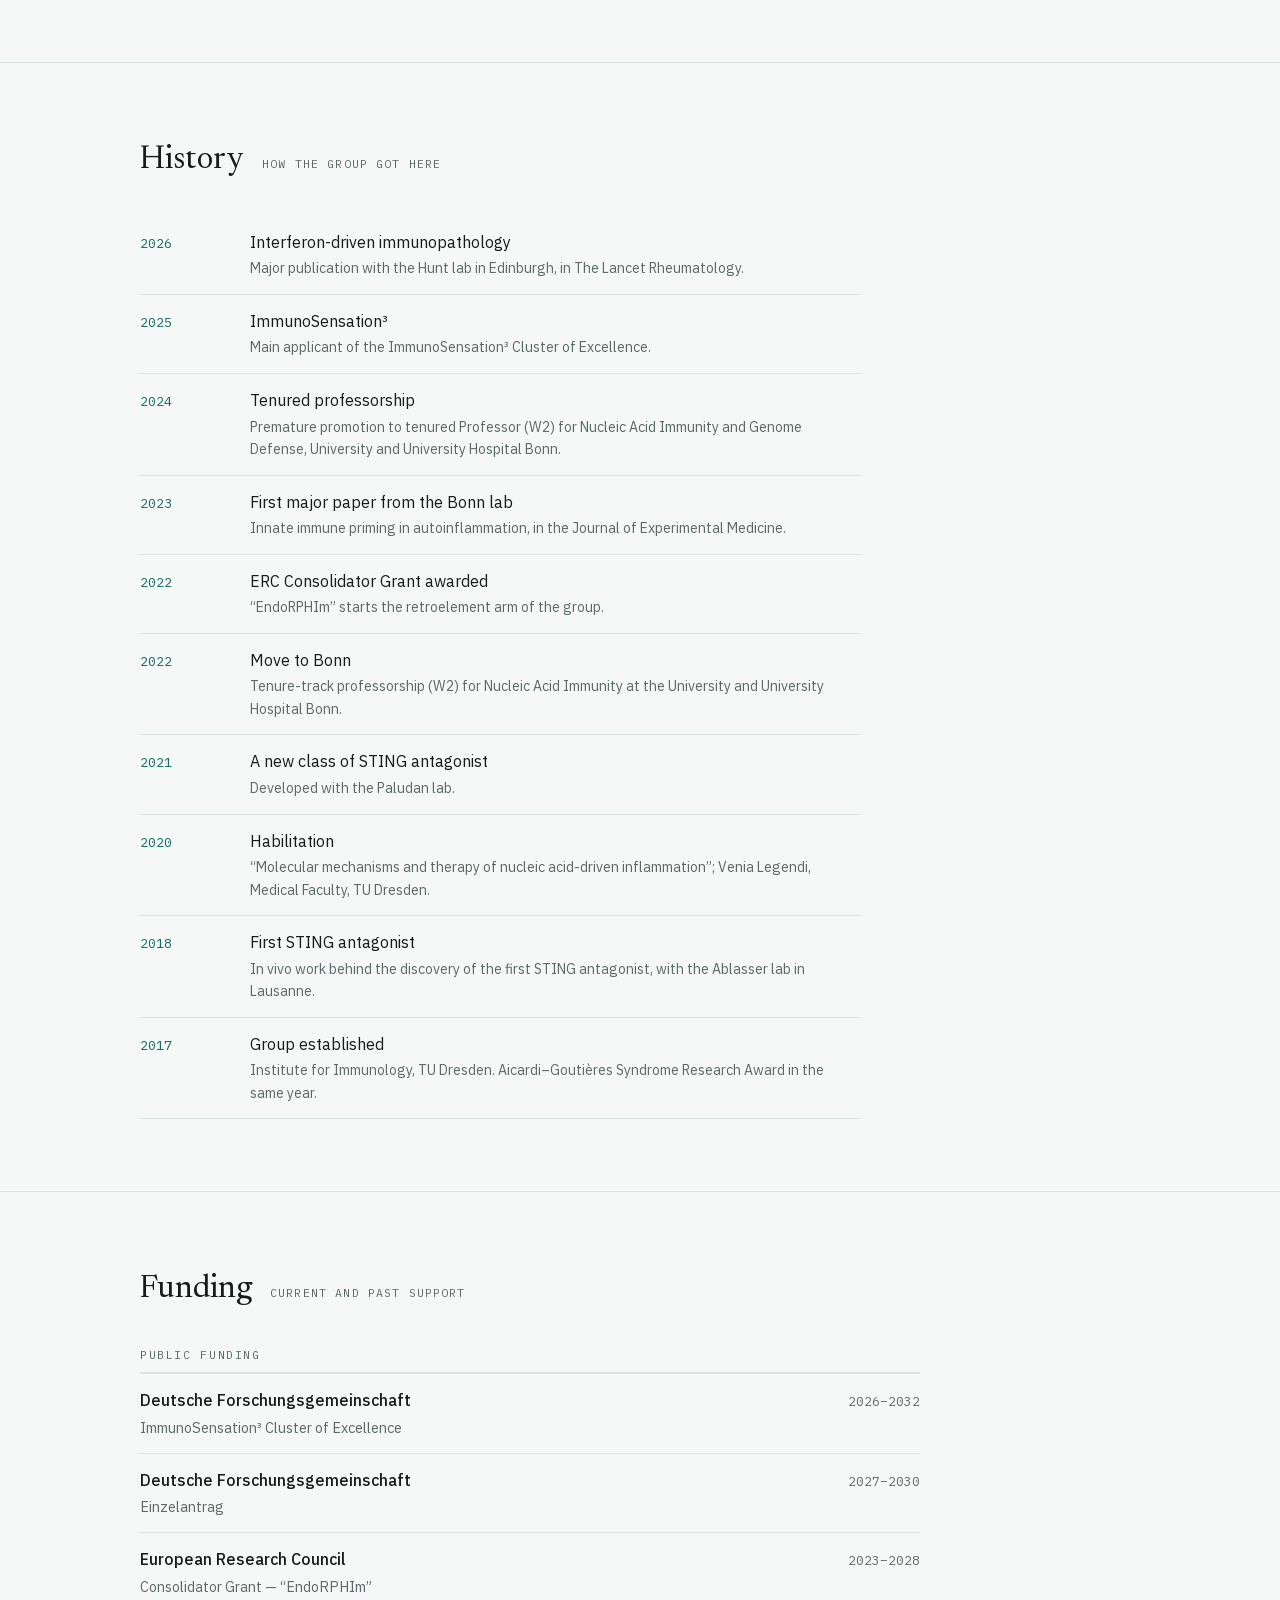
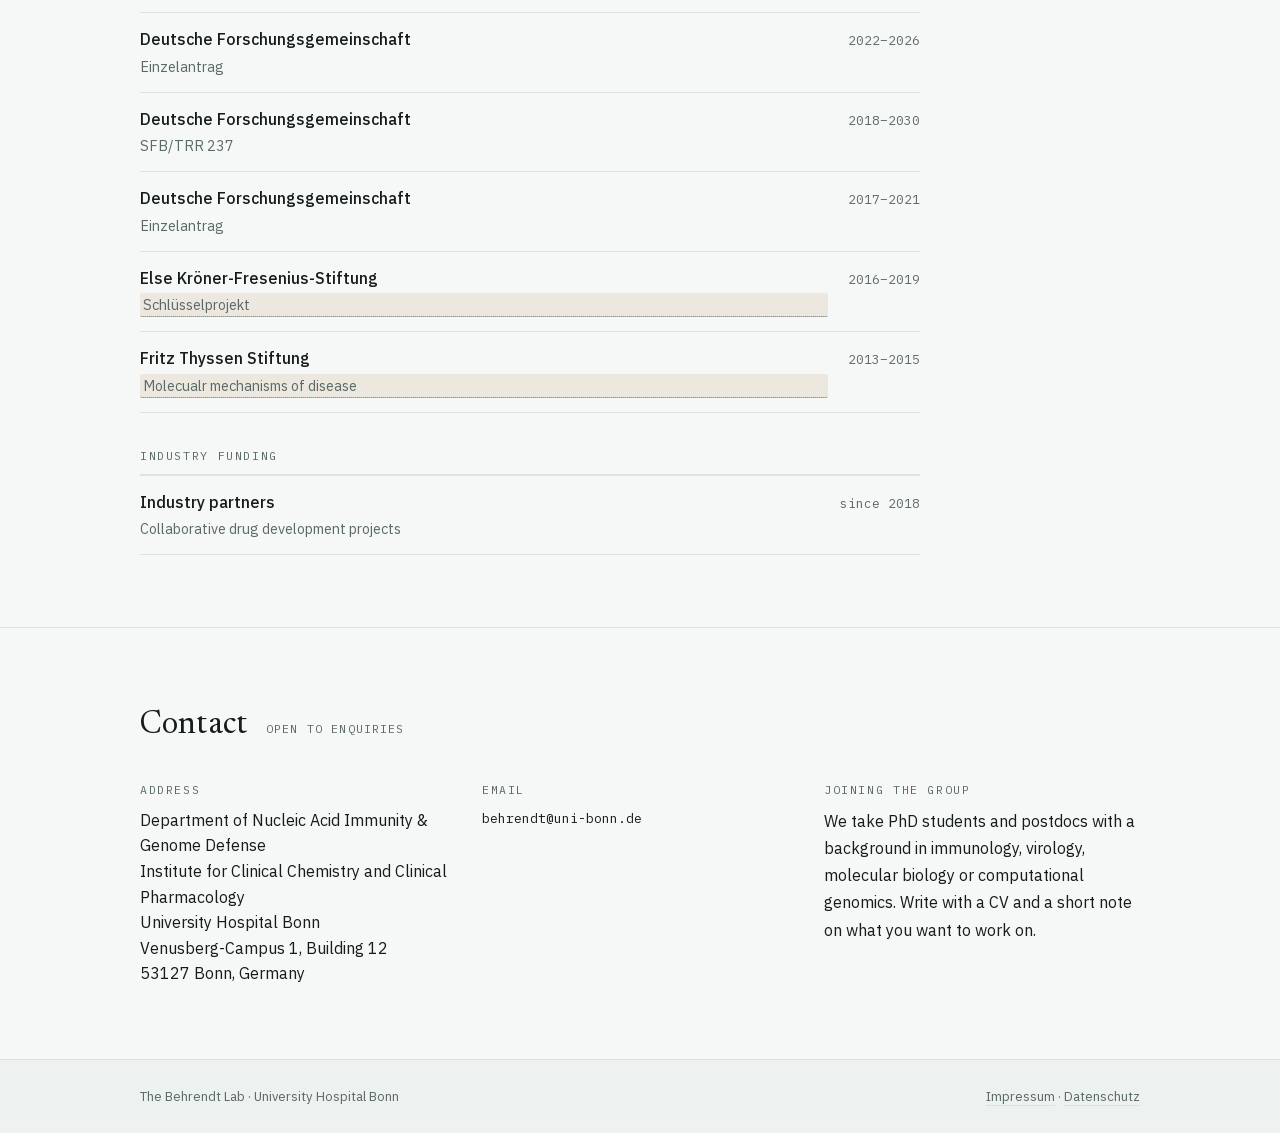
==== commit 89bdfa22: "Update index.html" ====
--- a/index.html
+++ b/index.html
@@ -433,8 +433,6 @@
             <li><span class="name">Lukas Sydow</span><span class="role">Miltenyi Biotec</span></li>
           </ul>
         </section>
-      </div>
-      <span class="ph-note">Dotted fields are placeholders — send me the names and I'll set them.</span>
     </div>
   </section>
 
@@ -474,8 +472,8 @@
           <li><span class="funder">Deutsche Forschungsgemeinschaft</span><span class="scheme">Einzelantrag</span><span class="period">2022–2026</span></li>
           <li><span class="funder">Deutsche Forschungsgemeinschaft</span><span class="scheme">SFB/TRR 237</span><span class="period">2018–2030</span></li>
           <li><span class="funder">Deutsche Forschungsgemeinschaft</span><span class="scheme">Einzelantrag</span><span class="period">2017–2021</span></li>
-          <li><span class="funder">Else Kröner-Fresenius-Stiftung</span><span class="scheme ph">Programme</span><span class="period">2016–2019</span></li>
-          <li><span class="funder">Fritz Thyssen Stiftung</span><span class="scheme ph">Programme</span><span class="period">2013–2015</span></li>
+          <li><span class="funder">Else Kröner-Fresenius-Stiftung</span><span class="scheme ph">Schlüsselprojekt</span><span class="period">2016–2019</span></li>
+          <li><span class="funder">Fritz Thyssen Stiftung</span><span class="scheme ph">Molecualr mechanisms of disease</span><span class="period">2013–2015</span></li>
         </ul>
       </div>
 
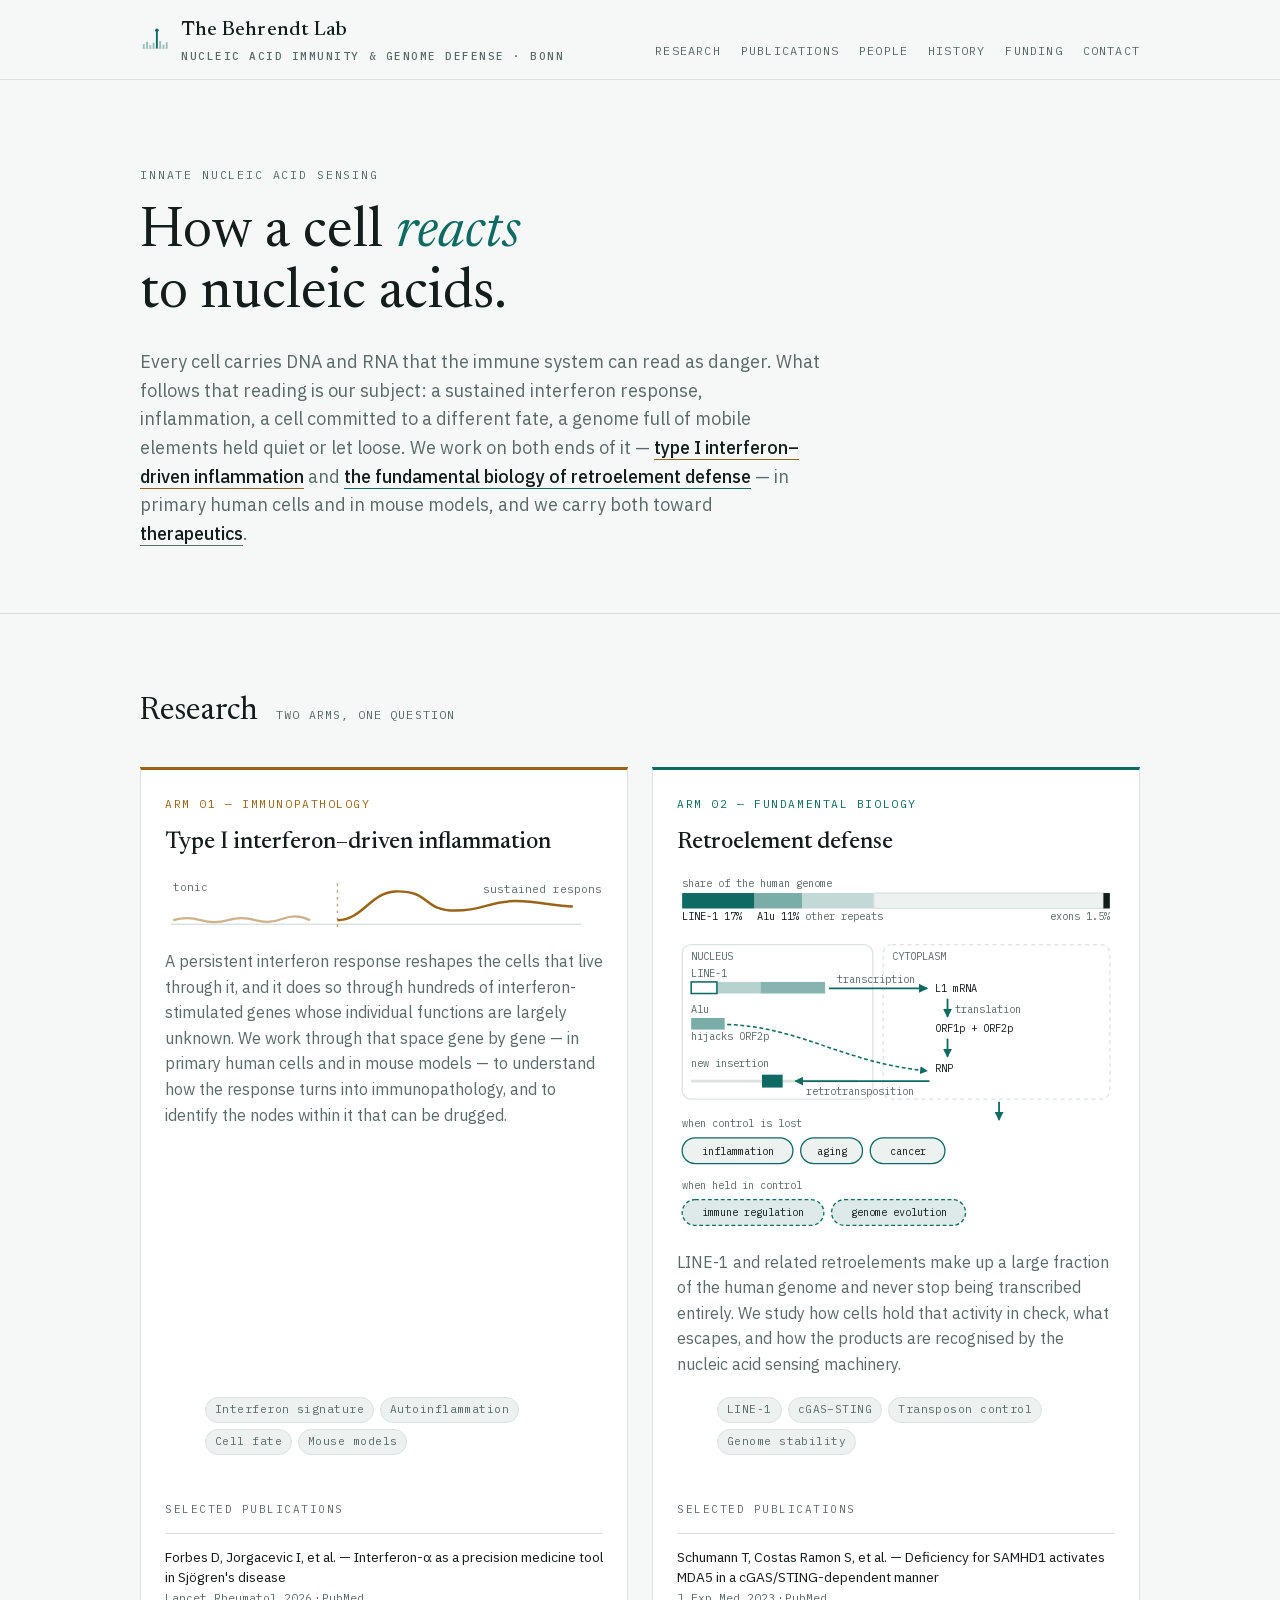
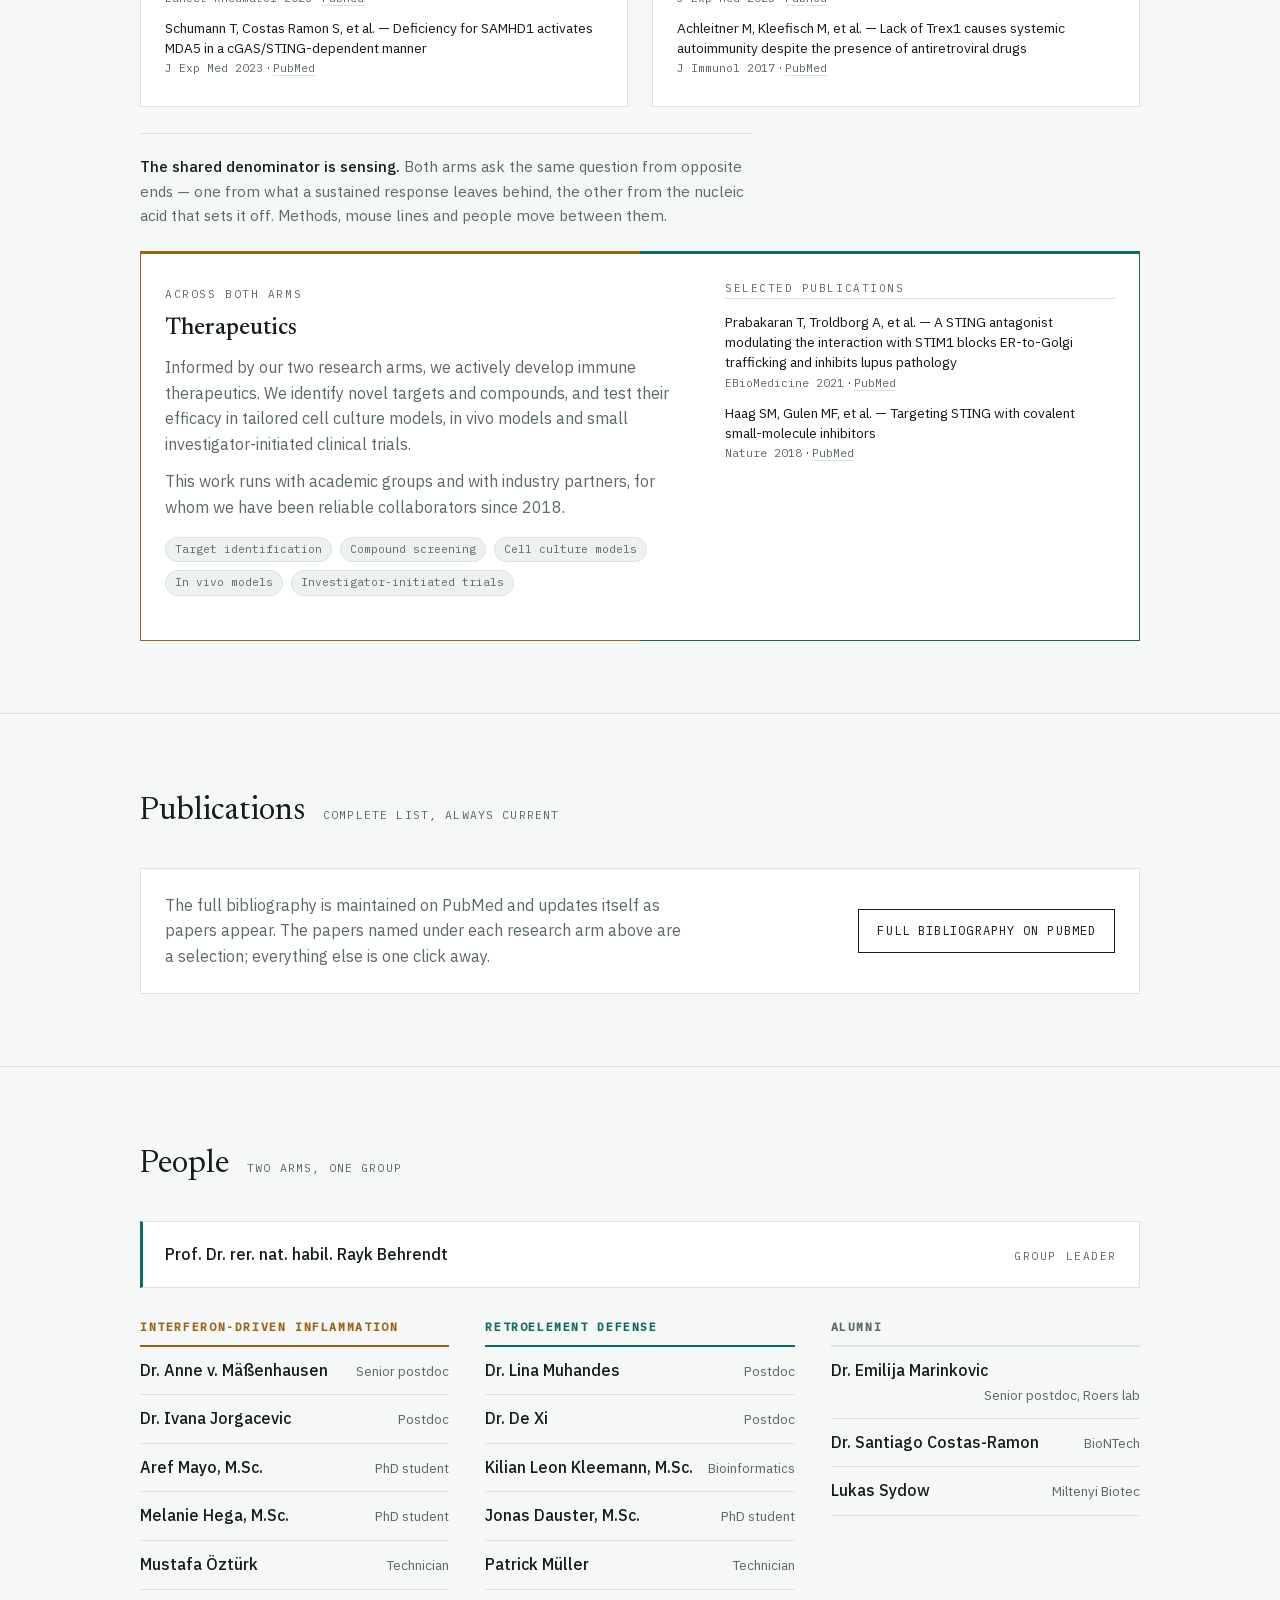
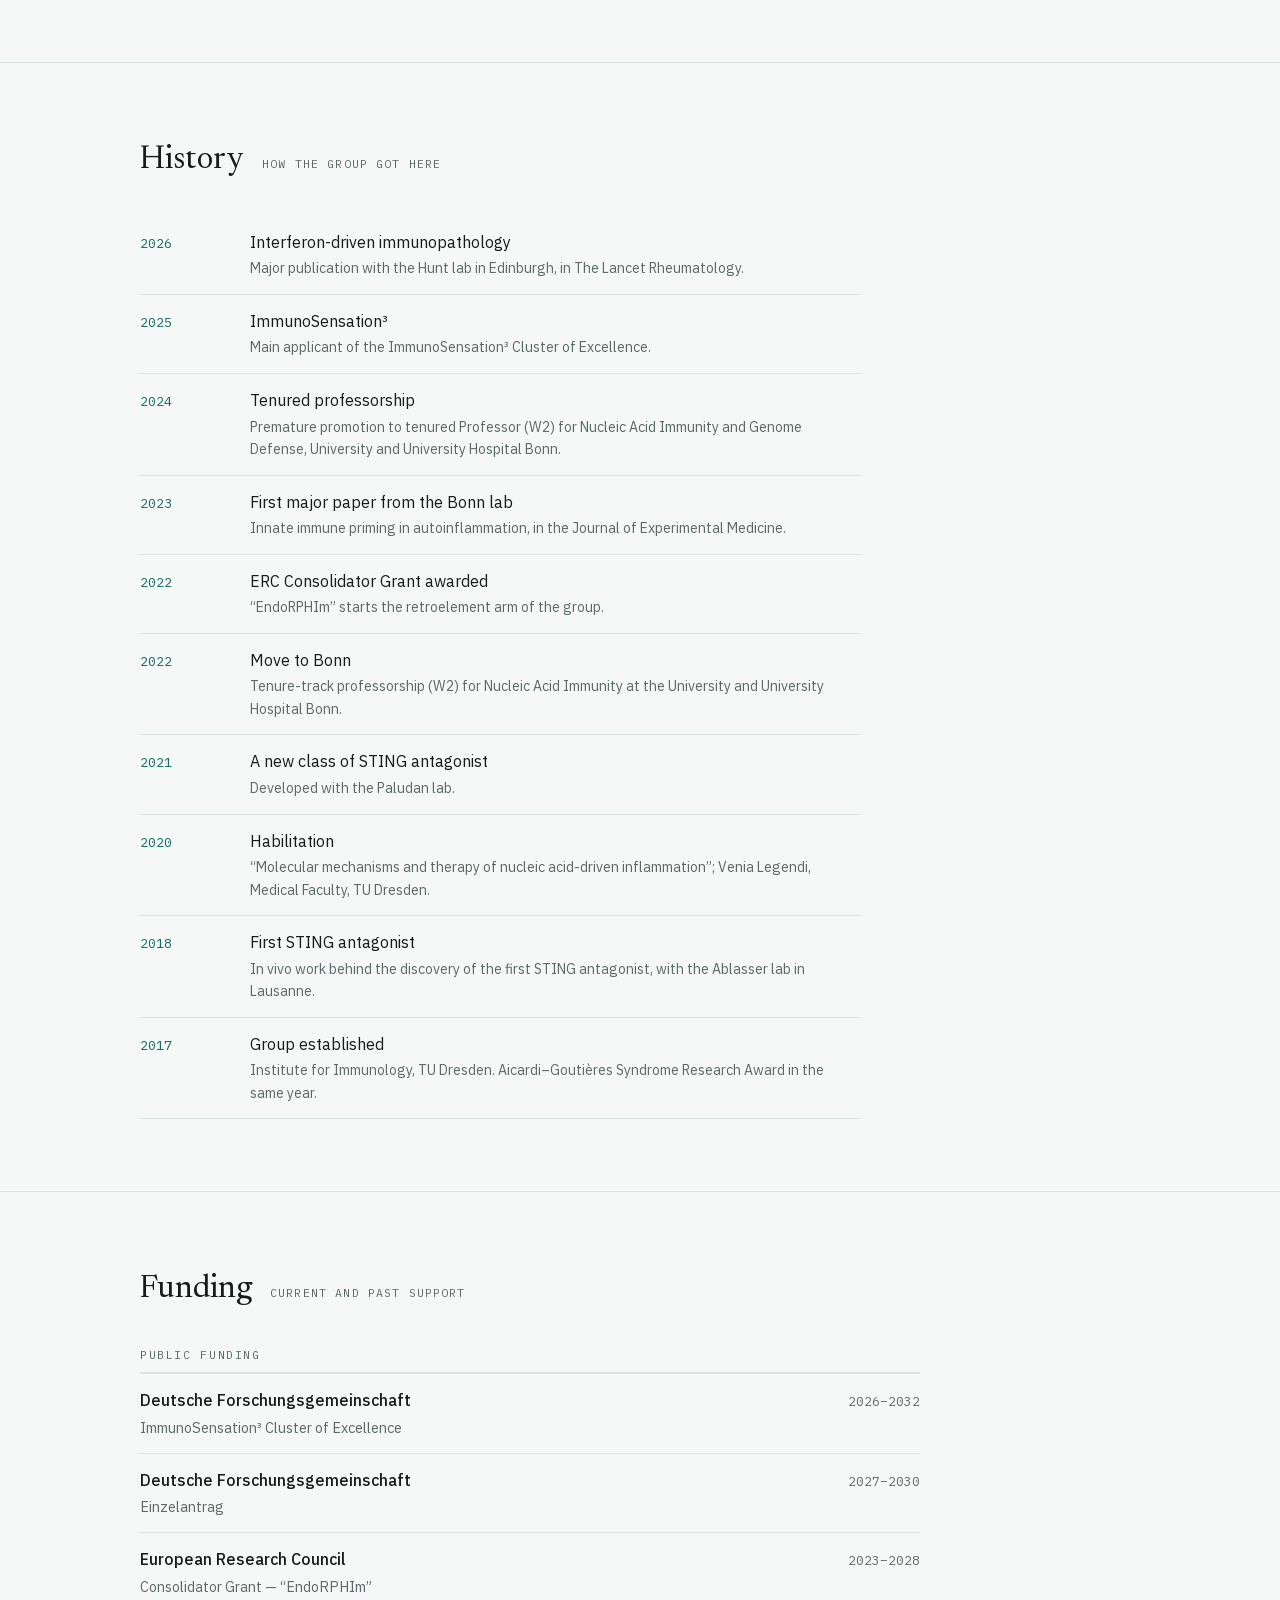
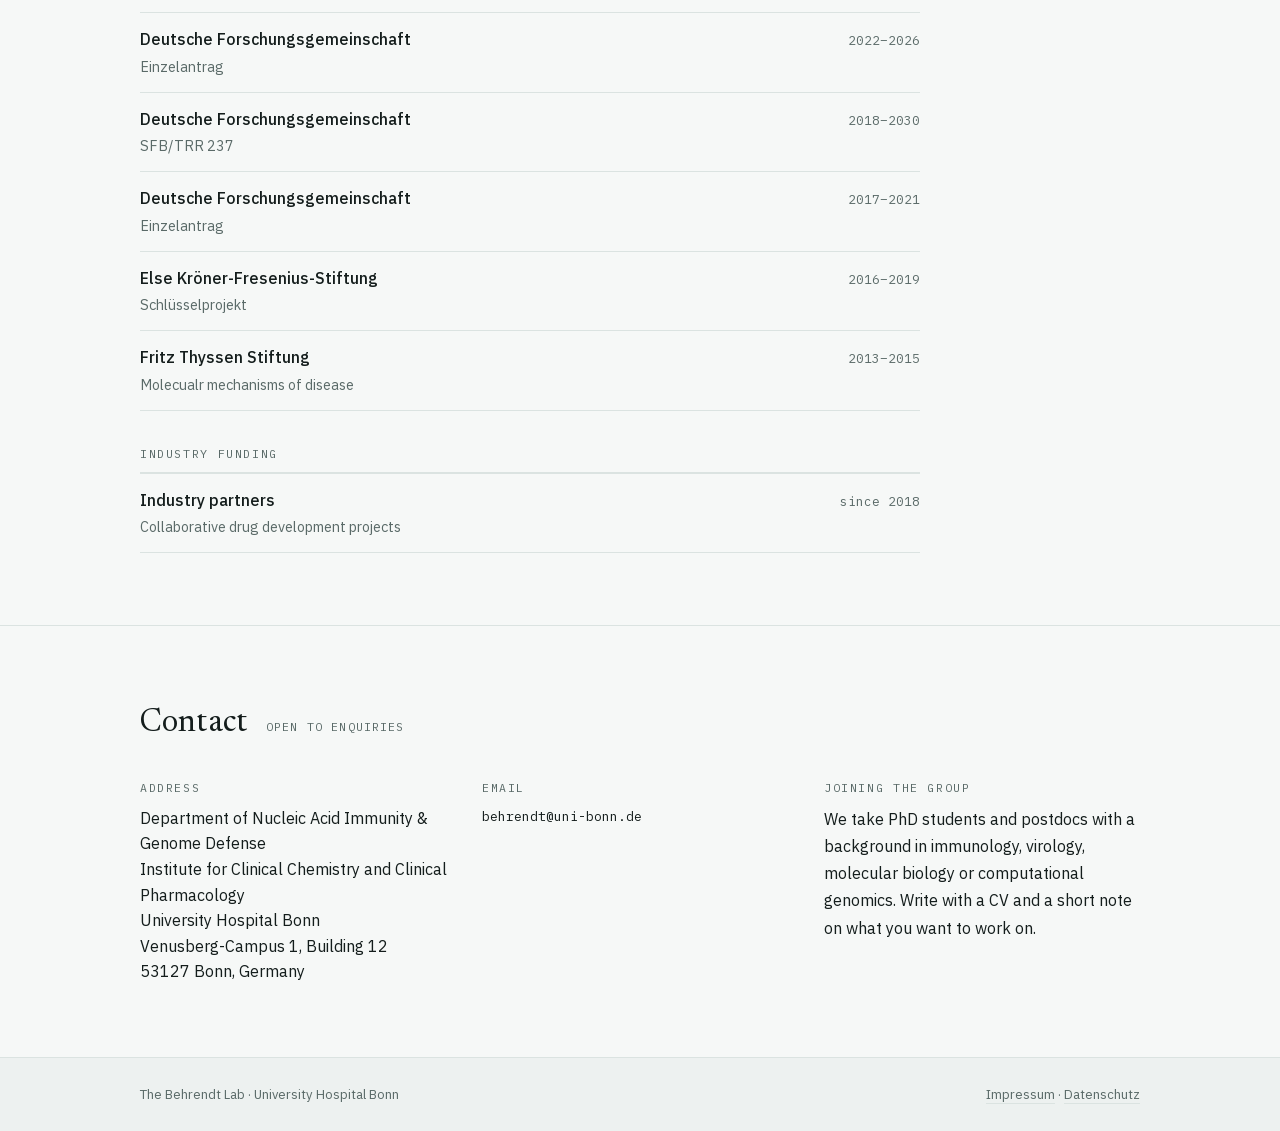
==== commit 37cc0105: "Update index.html" ====
--- a/index.html
+++ b/index.html
@@ -472,8 +472,8 @@
           <li><span class="funder">Deutsche Forschungsgemeinschaft</span><span class="scheme">Einzelantrag</span><span class="period">2022–2026</span></li>
           <li><span class="funder">Deutsche Forschungsgemeinschaft</span><span class="scheme">SFB/TRR 237</span><span class="period">2018–2030</span></li>
           <li><span class="funder">Deutsche Forschungsgemeinschaft</span><span class="scheme">Einzelantrag</span><span class="period">2017–2021</span></li>
-          <li><span class="funder">Else Kröner-Fresenius-Stiftung</span><span class="scheme ph">Schlüsselprojekt</span><span class="period">2016–2019</span></li>
-          <li><span class="funder">Fritz Thyssen Stiftung</span><span class="scheme ph">Molecualr mechanisms of disease</span><span class="period">2013–2015</span></li>
+          <li><span class="funder">Else Kröner-Fresenius-Stiftung</span><span class="scheme">Schlüsselprojekt</span><span class="period">2016–2019</span></li>
+          <li><span class="funder">Fritz Thyssen Stiftung</span><span class="scheme">Molecualr mechanisms of disease</span><span class="period">2013–2015</span></li>
         </ul>
       </div>
 
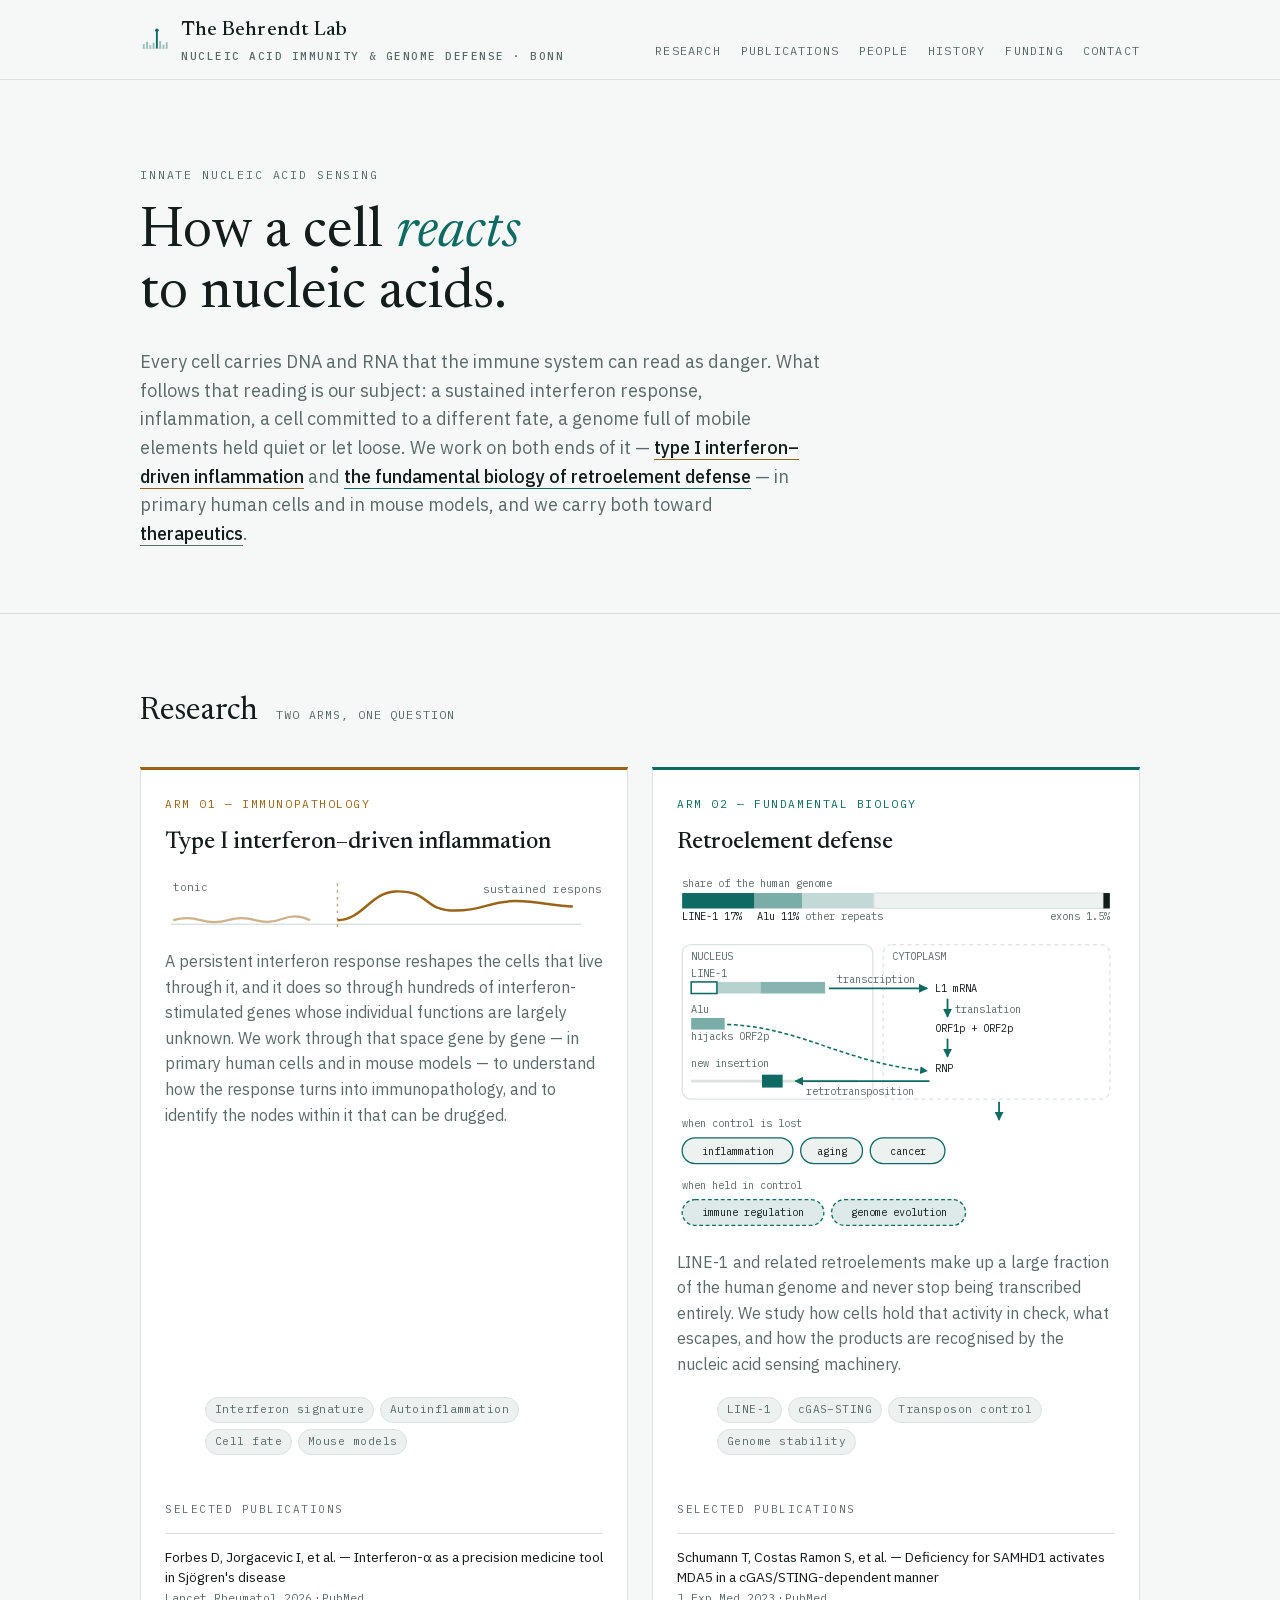
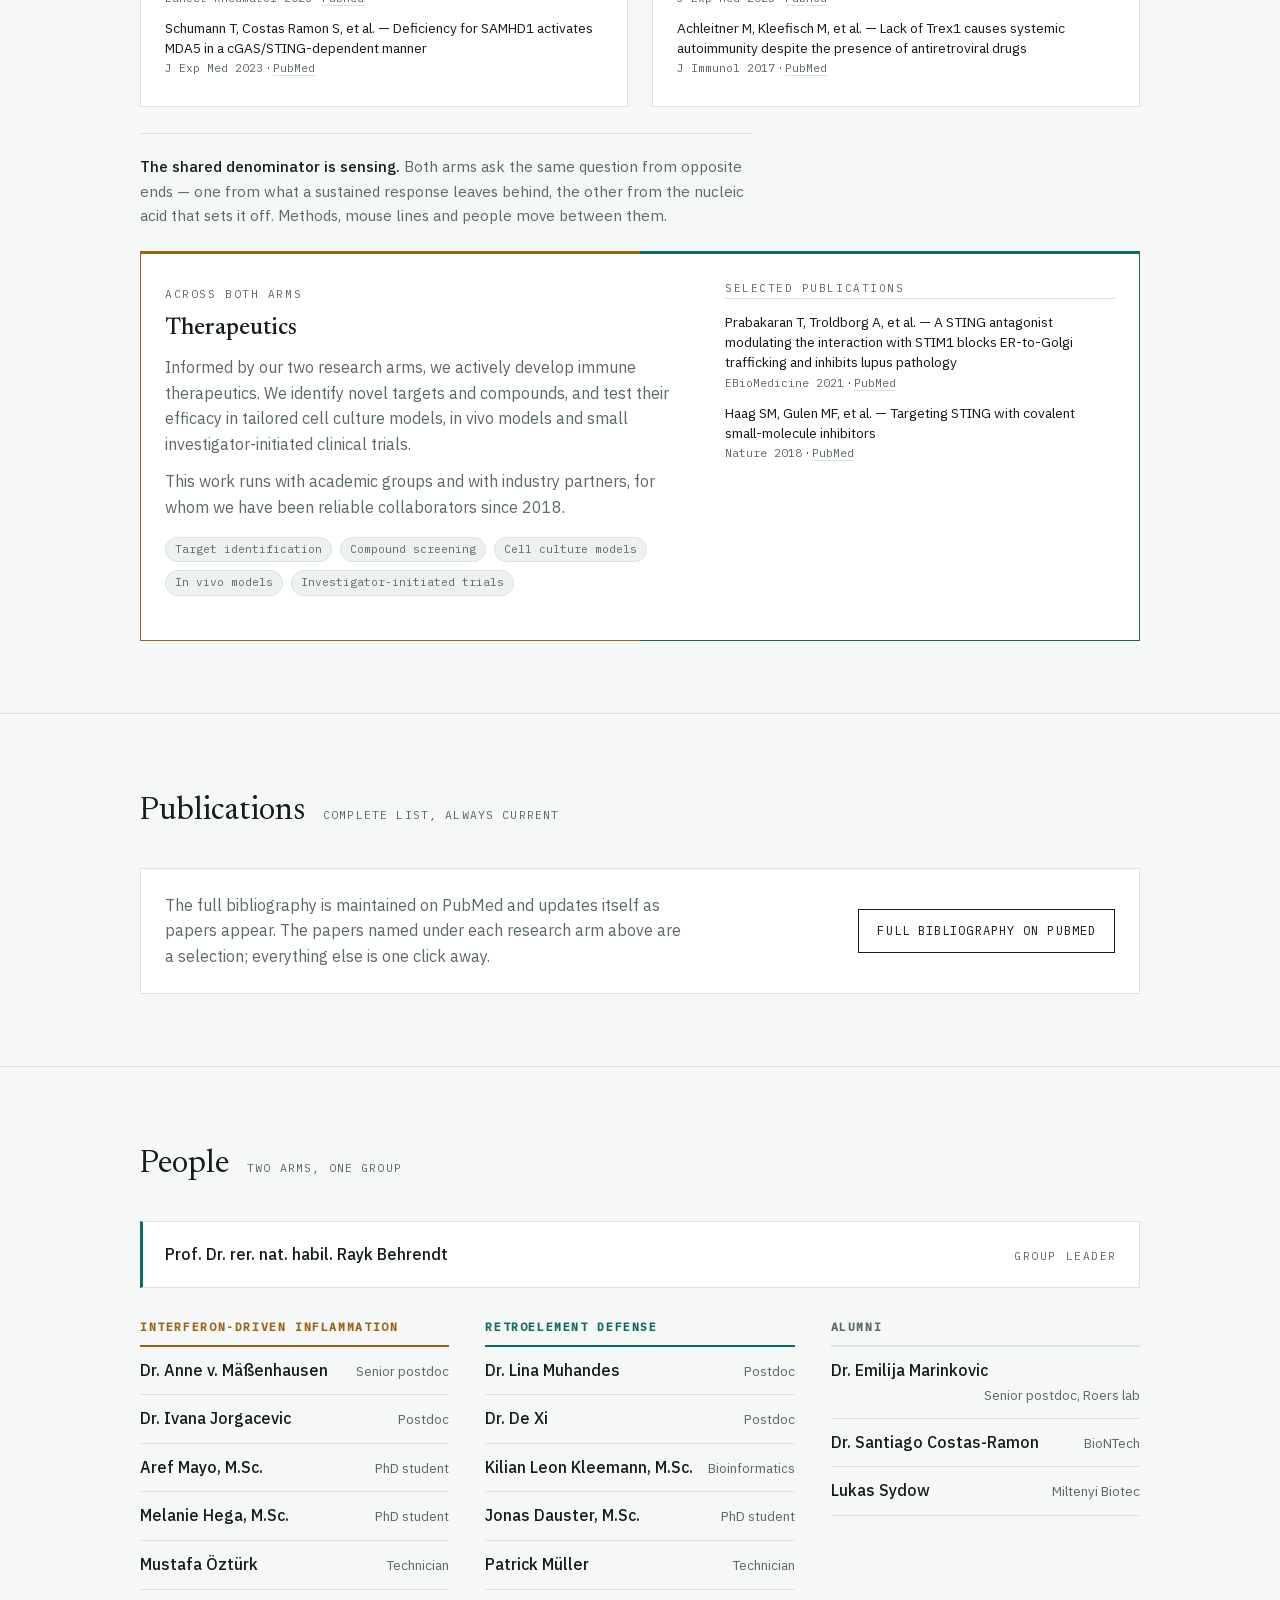
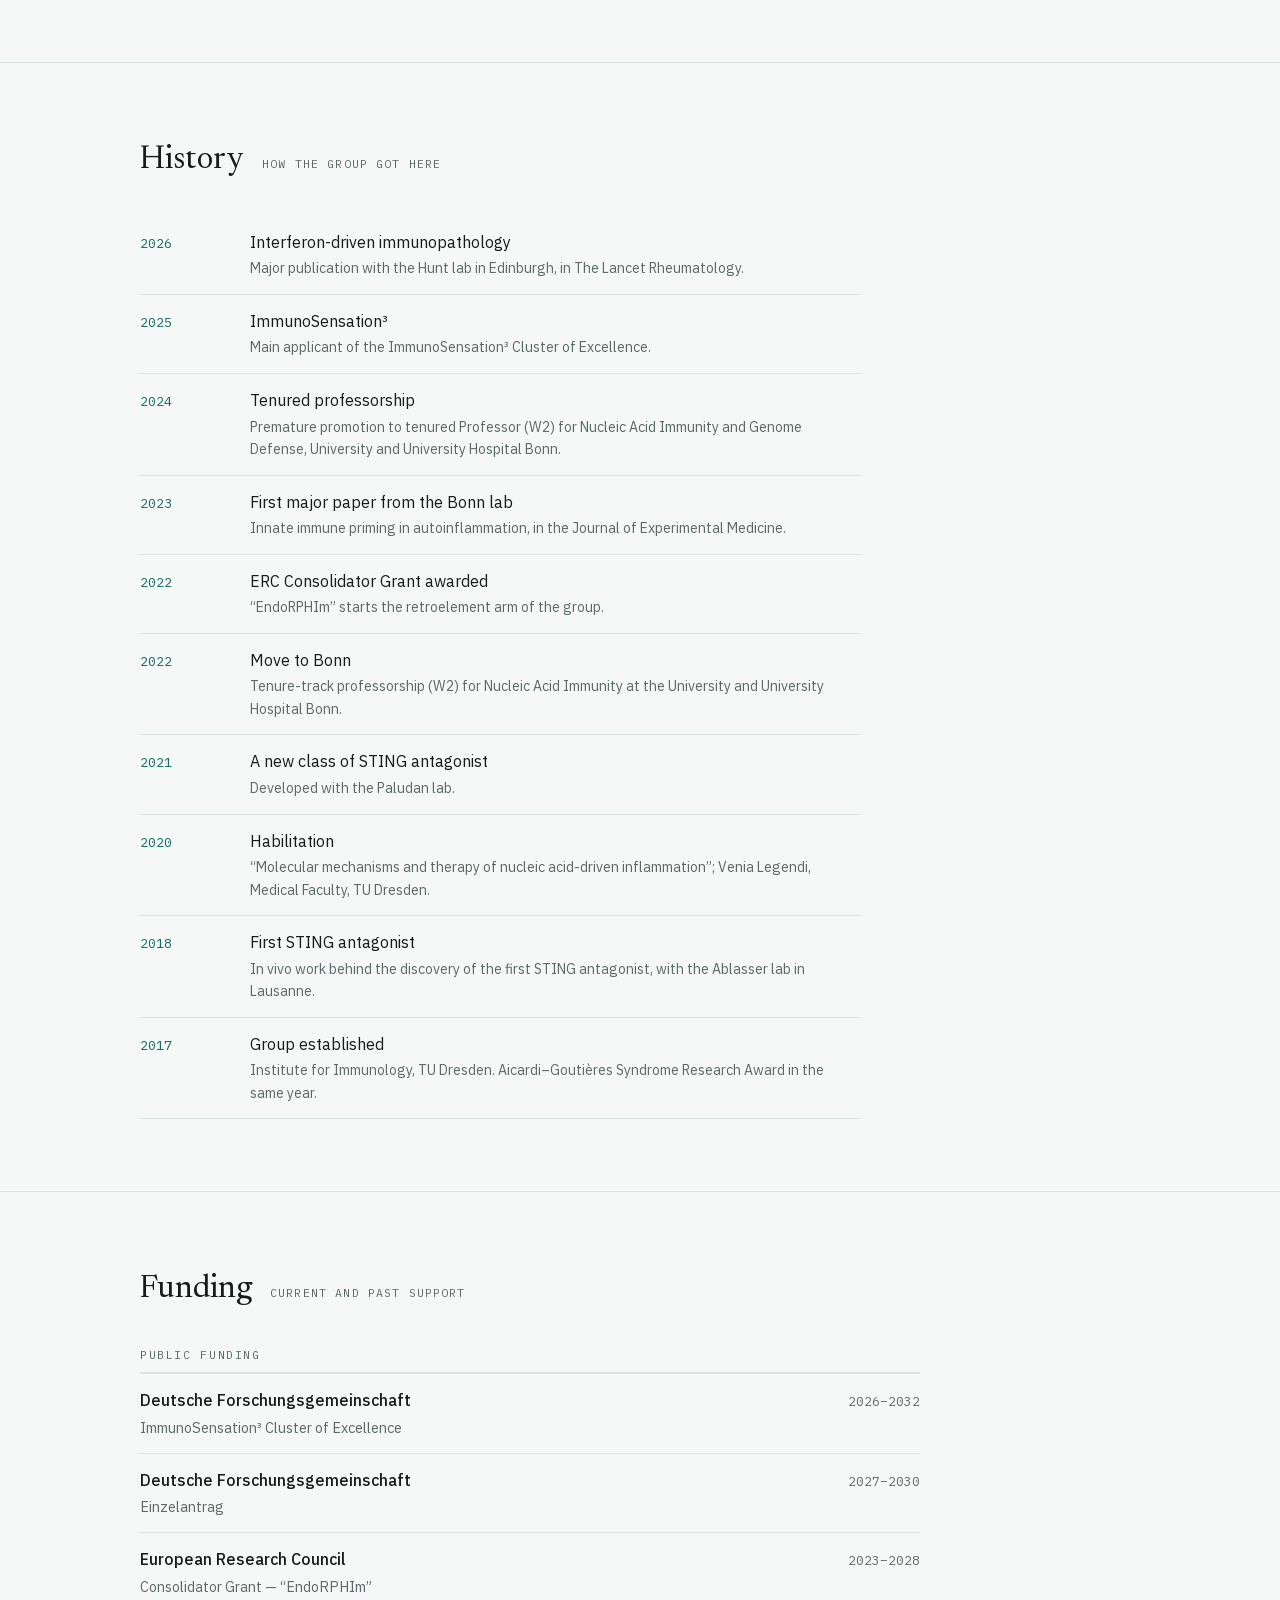
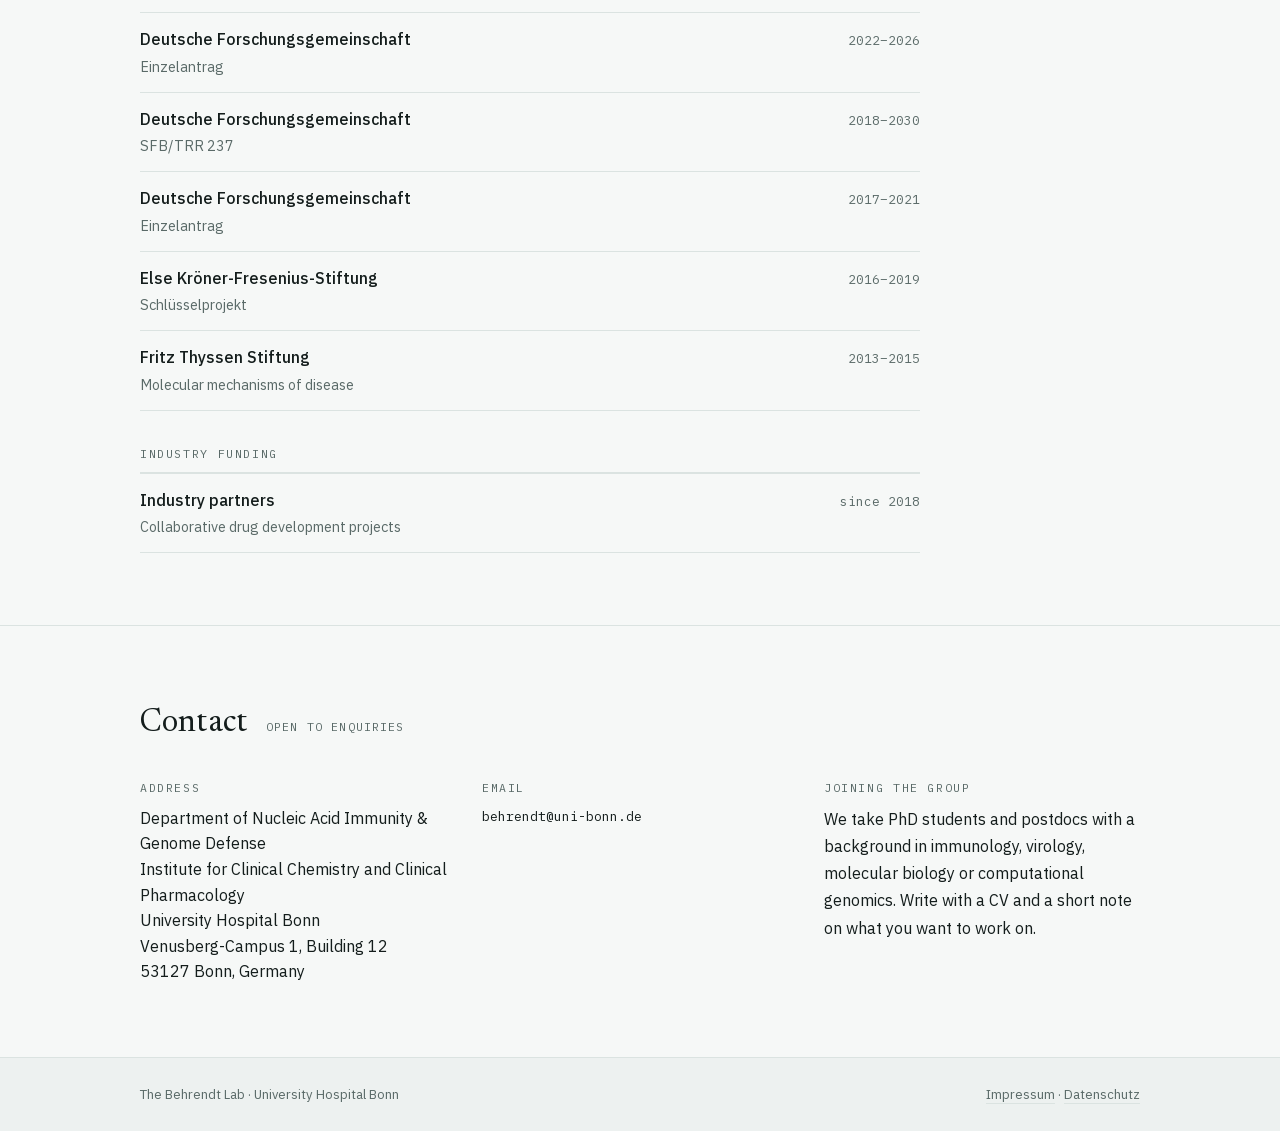
==== commit 6a168863: "Update index.html" ====
--- a/index.html
+++ b/index.html
@@ -473,7 +473,7 @@
           <li><span class="funder">Deutsche Forschungsgemeinschaft</span><span class="scheme">SFB/TRR 237</span><span class="period">2018–2030</span></li>
           <li><span class="funder">Deutsche Forschungsgemeinschaft</span><span class="scheme">Einzelantrag</span><span class="period">2017–2021</span></li>
           <li><span class="funder">Else Kröner-Fresenius-Stiftung</span><span class="scheme">Schlüsselprojekt</span><span class="period">2016–2019</span></li>
-          <li><span class="funder">Fritz Thyssen Stiftung</span><span class="scheme">Molecualr mechanisms of disease</span><span class="period">2013–2015</span></li>
+          <li><span class="funder">Fritz Thyssen Stiftung</span><span class="scheme">Molecular mechanisms of disease</span><span class="period">2013–2015</span></li>
         </ul>
       </div>
 
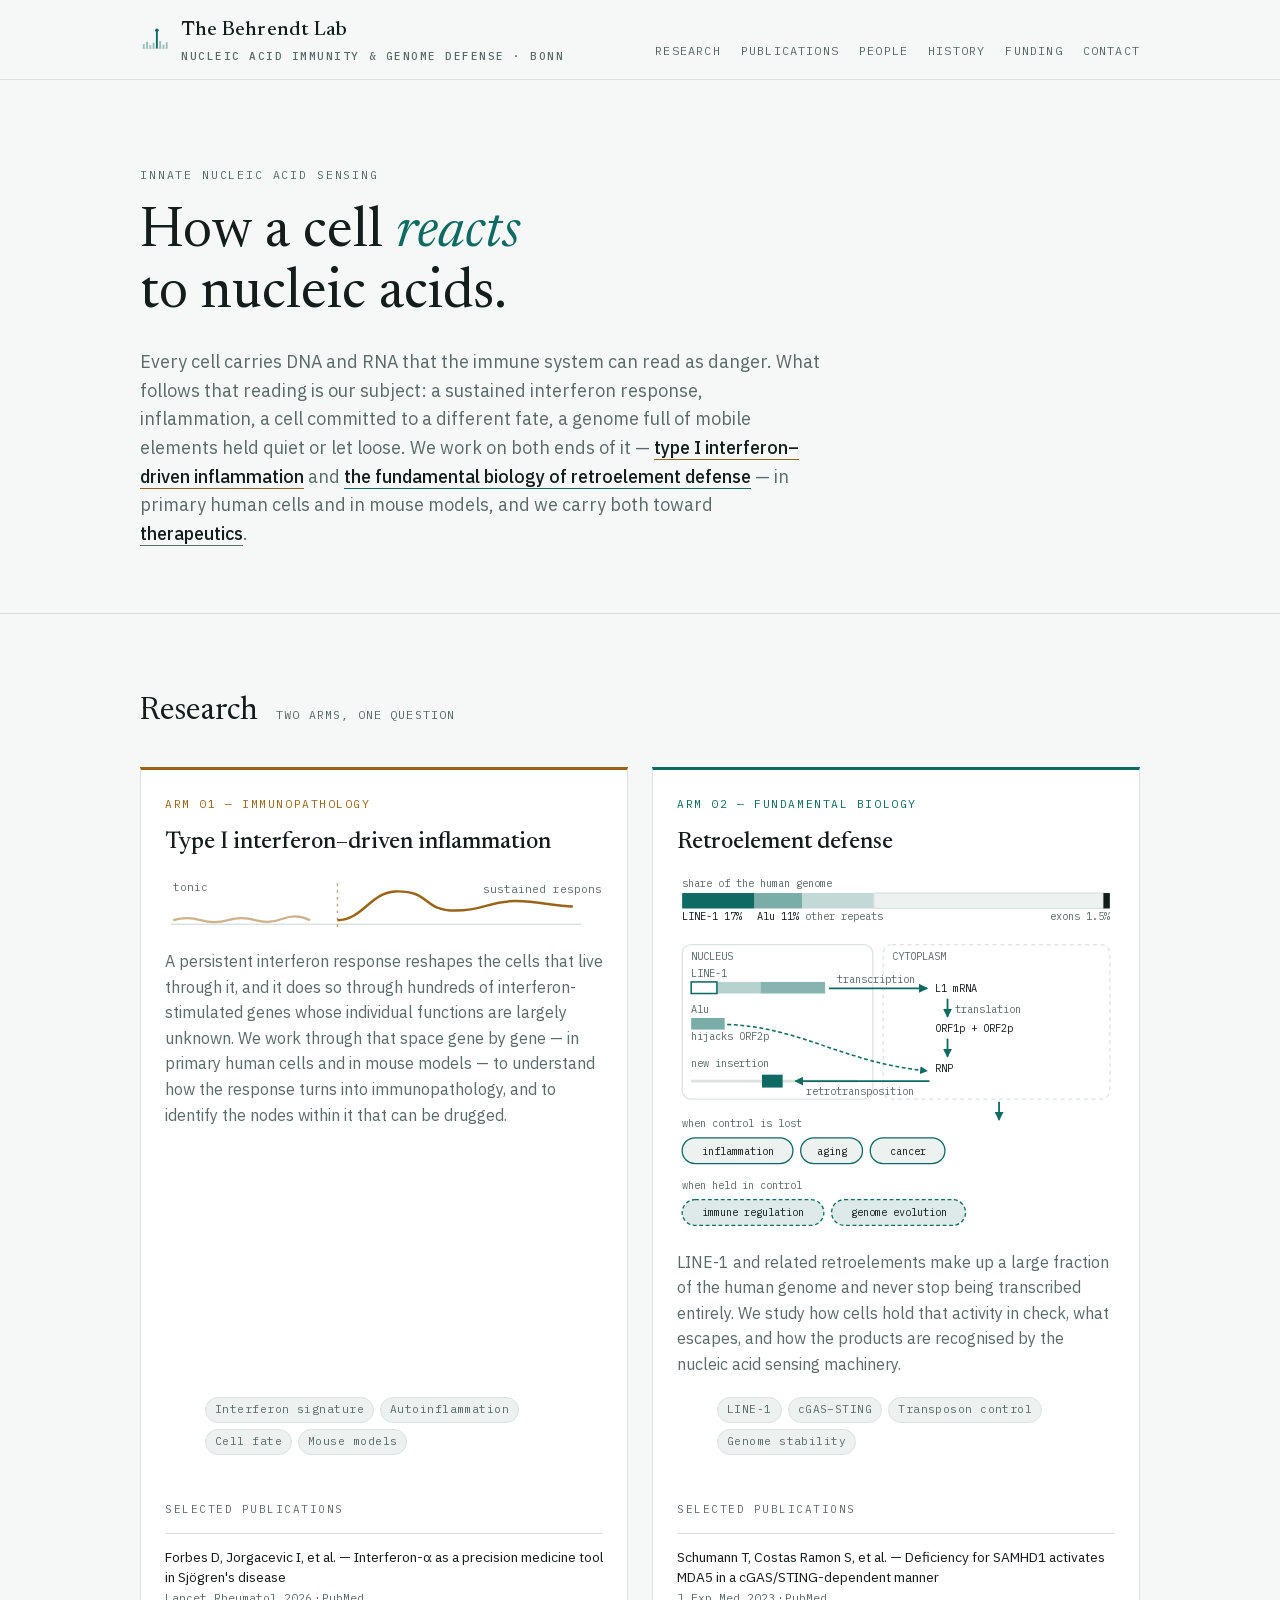
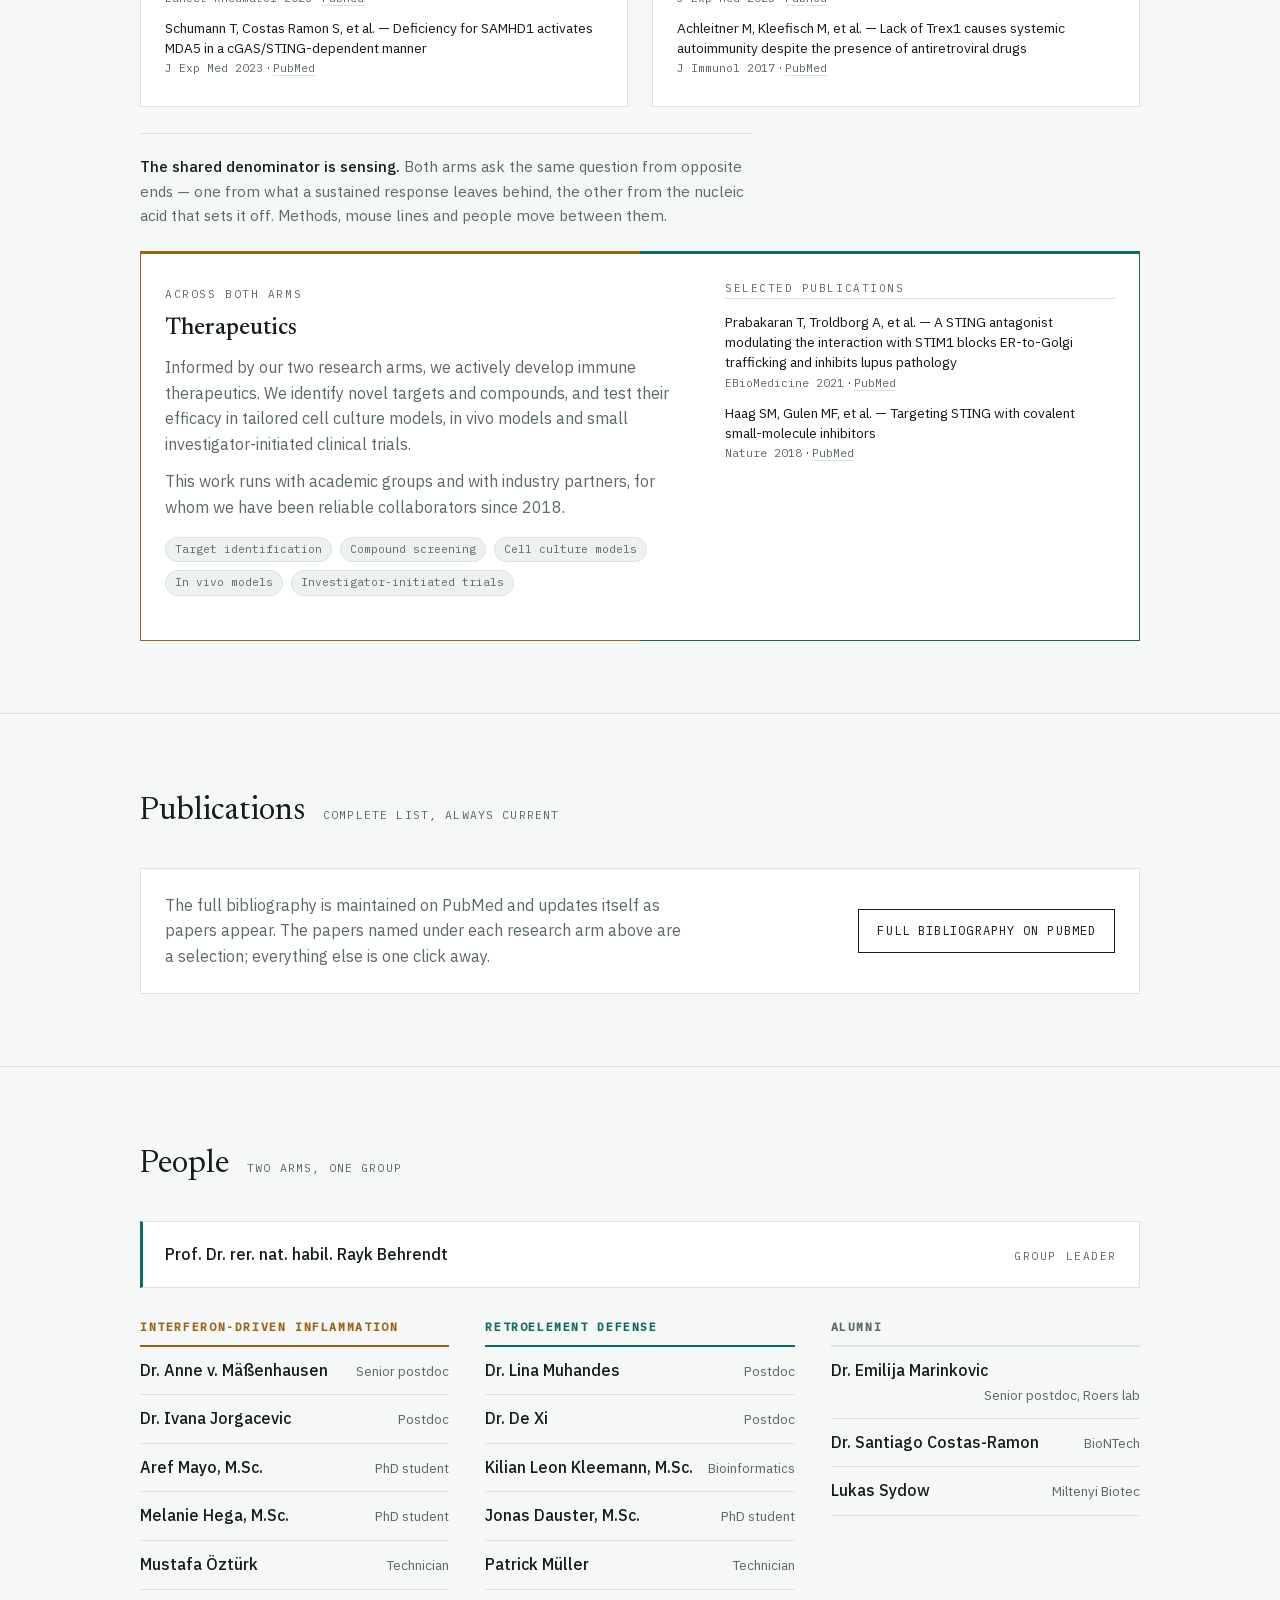
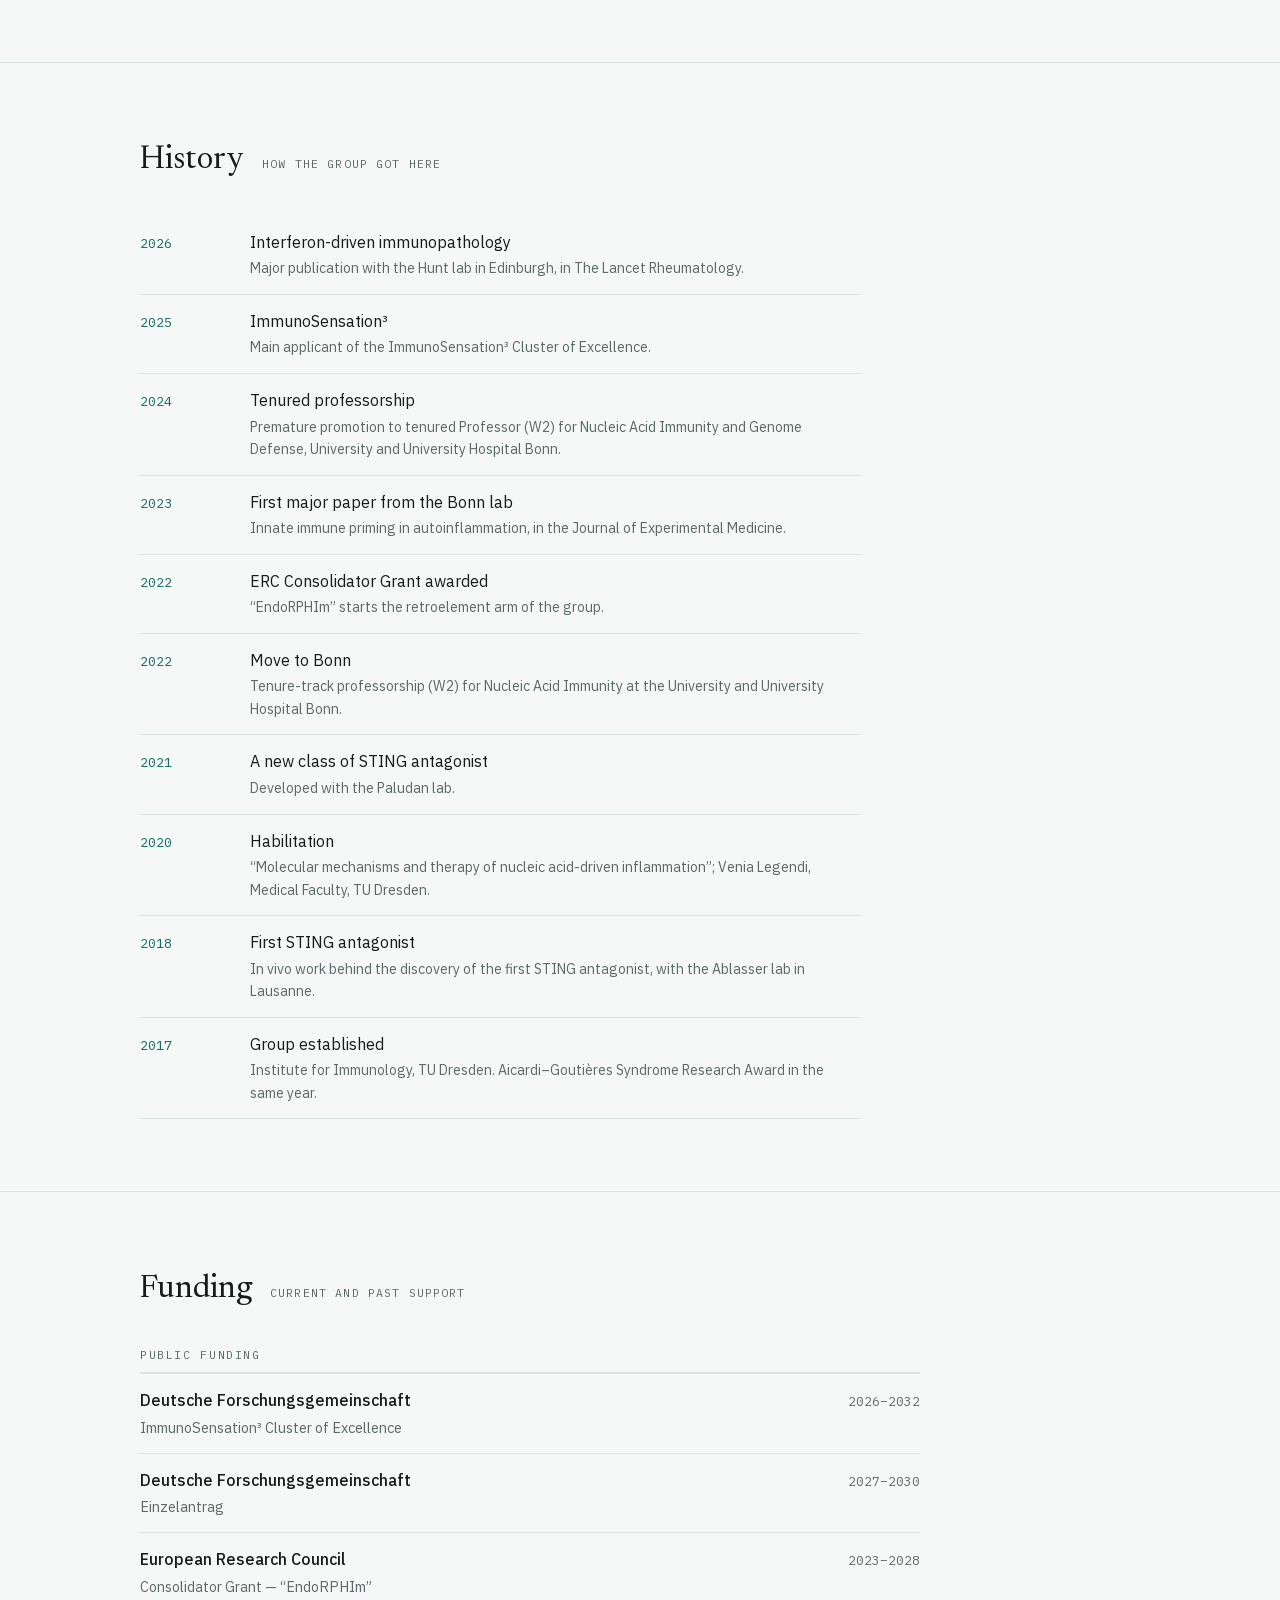
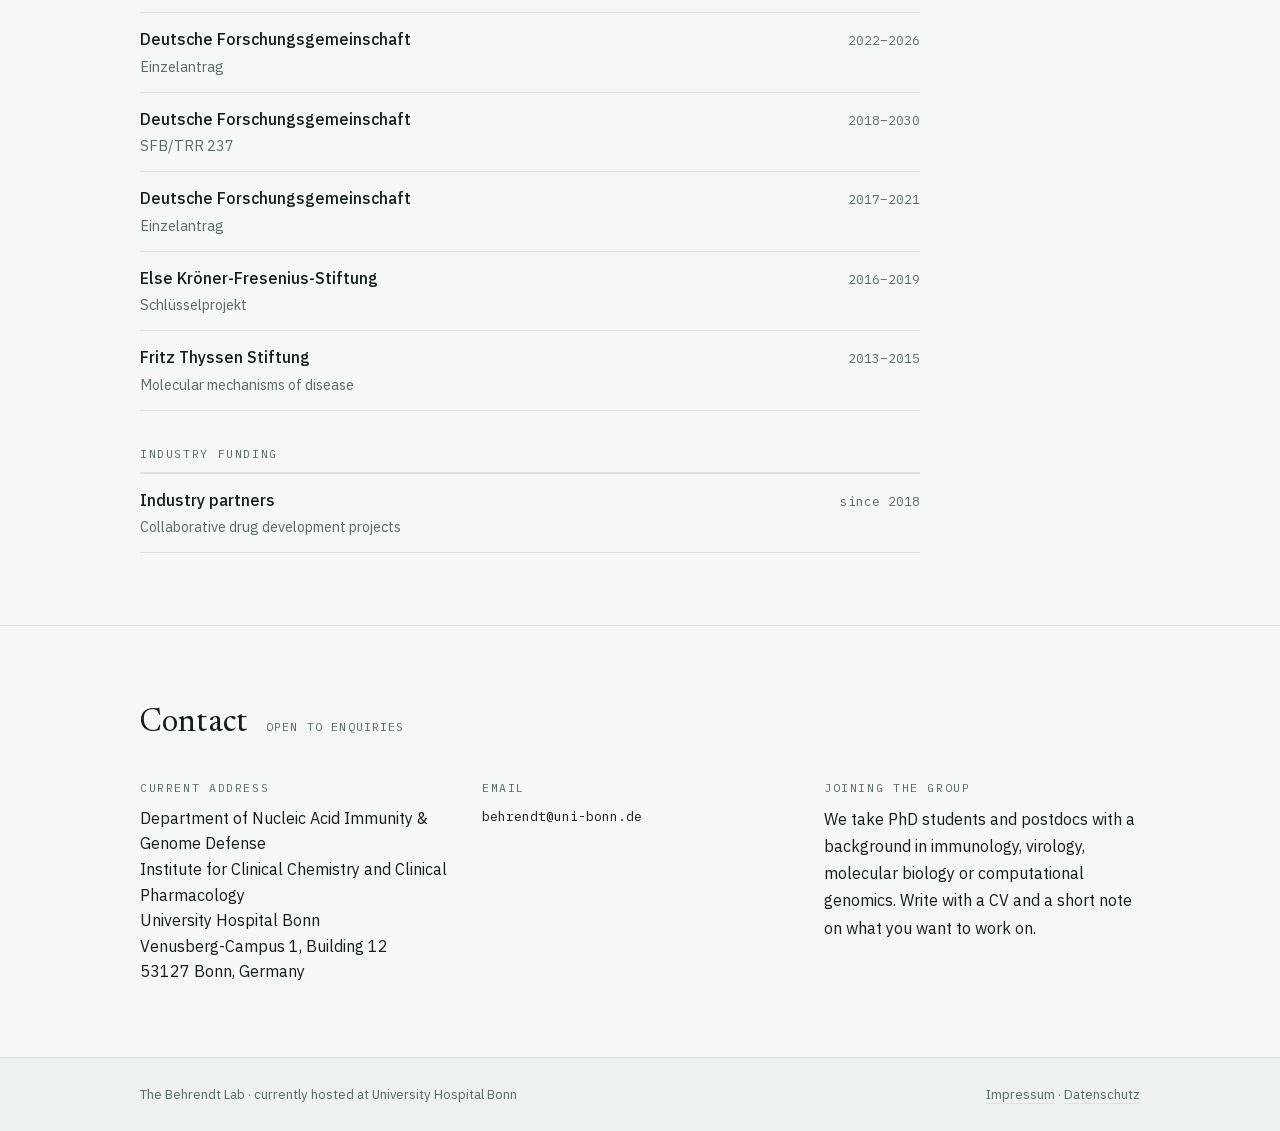
==== commit 42f60783: "Update index.html" ====
--- a/index.html
+++ b/index.html
@@ -494,7 +494,7 @@
       </div>
       <div class="contact-grid">
         <div>
-          <h3>Address</h3>
+          <h3>Current Address</h3>
           <address class="addr">Department of Nucleic Acid Immunity &amp; Genome Defense<br>Institute for Clinical Chemistry and Clinical Pharmacology<br>University Hospital Bonn<br>Venusberg-Campus 1, Building 12<br>53127 Bonn, Germany</address>
         </div>
         <div>
@@ -512,7 +512,7 @@
 
 <footer>
   <div class="wrap">
-    <span>The Behrendt Lab · University Hospital Bonn</span>
+    <span>The Behrendt Lab · currently hosted at University Hospital Bonn</span>
     <span><a href="impressum.html">Impressum</a> · <a href="datenschutz.html">Datenschutz</a></span>
   </div>
 </footer>
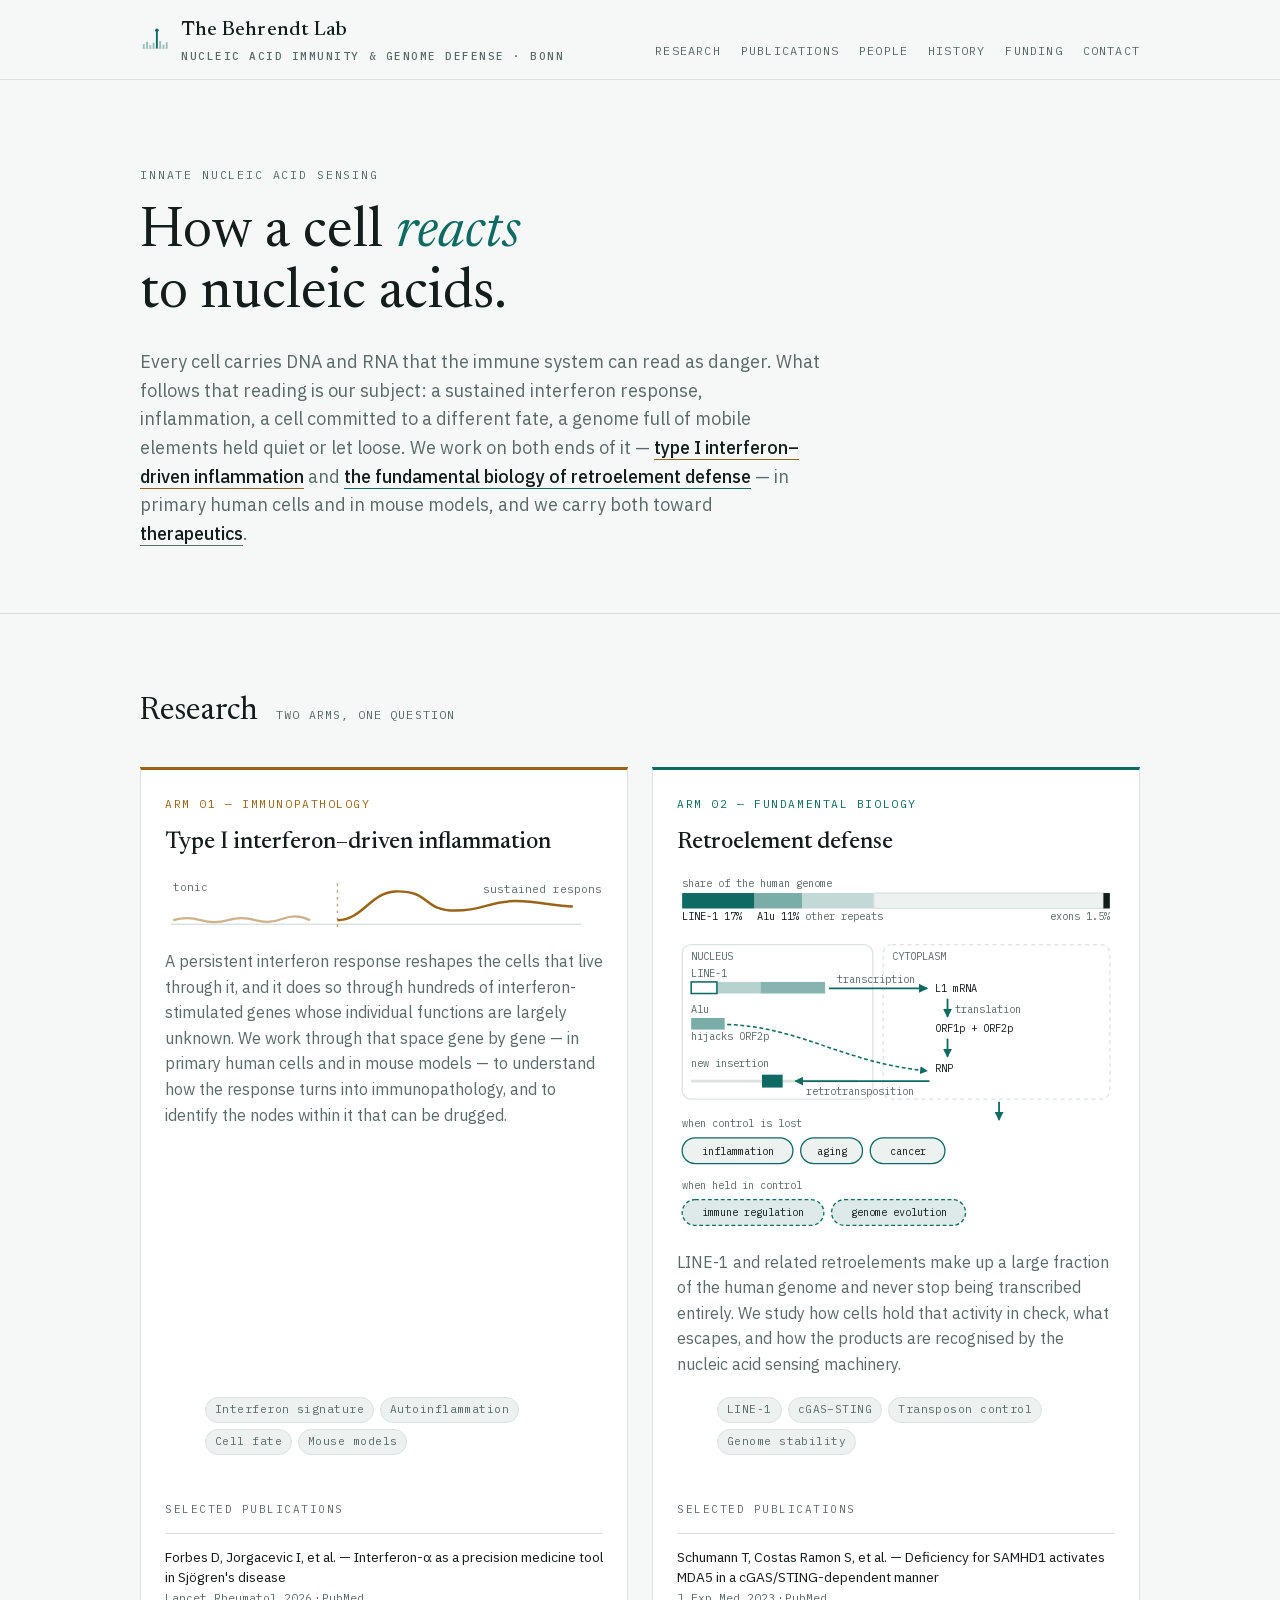
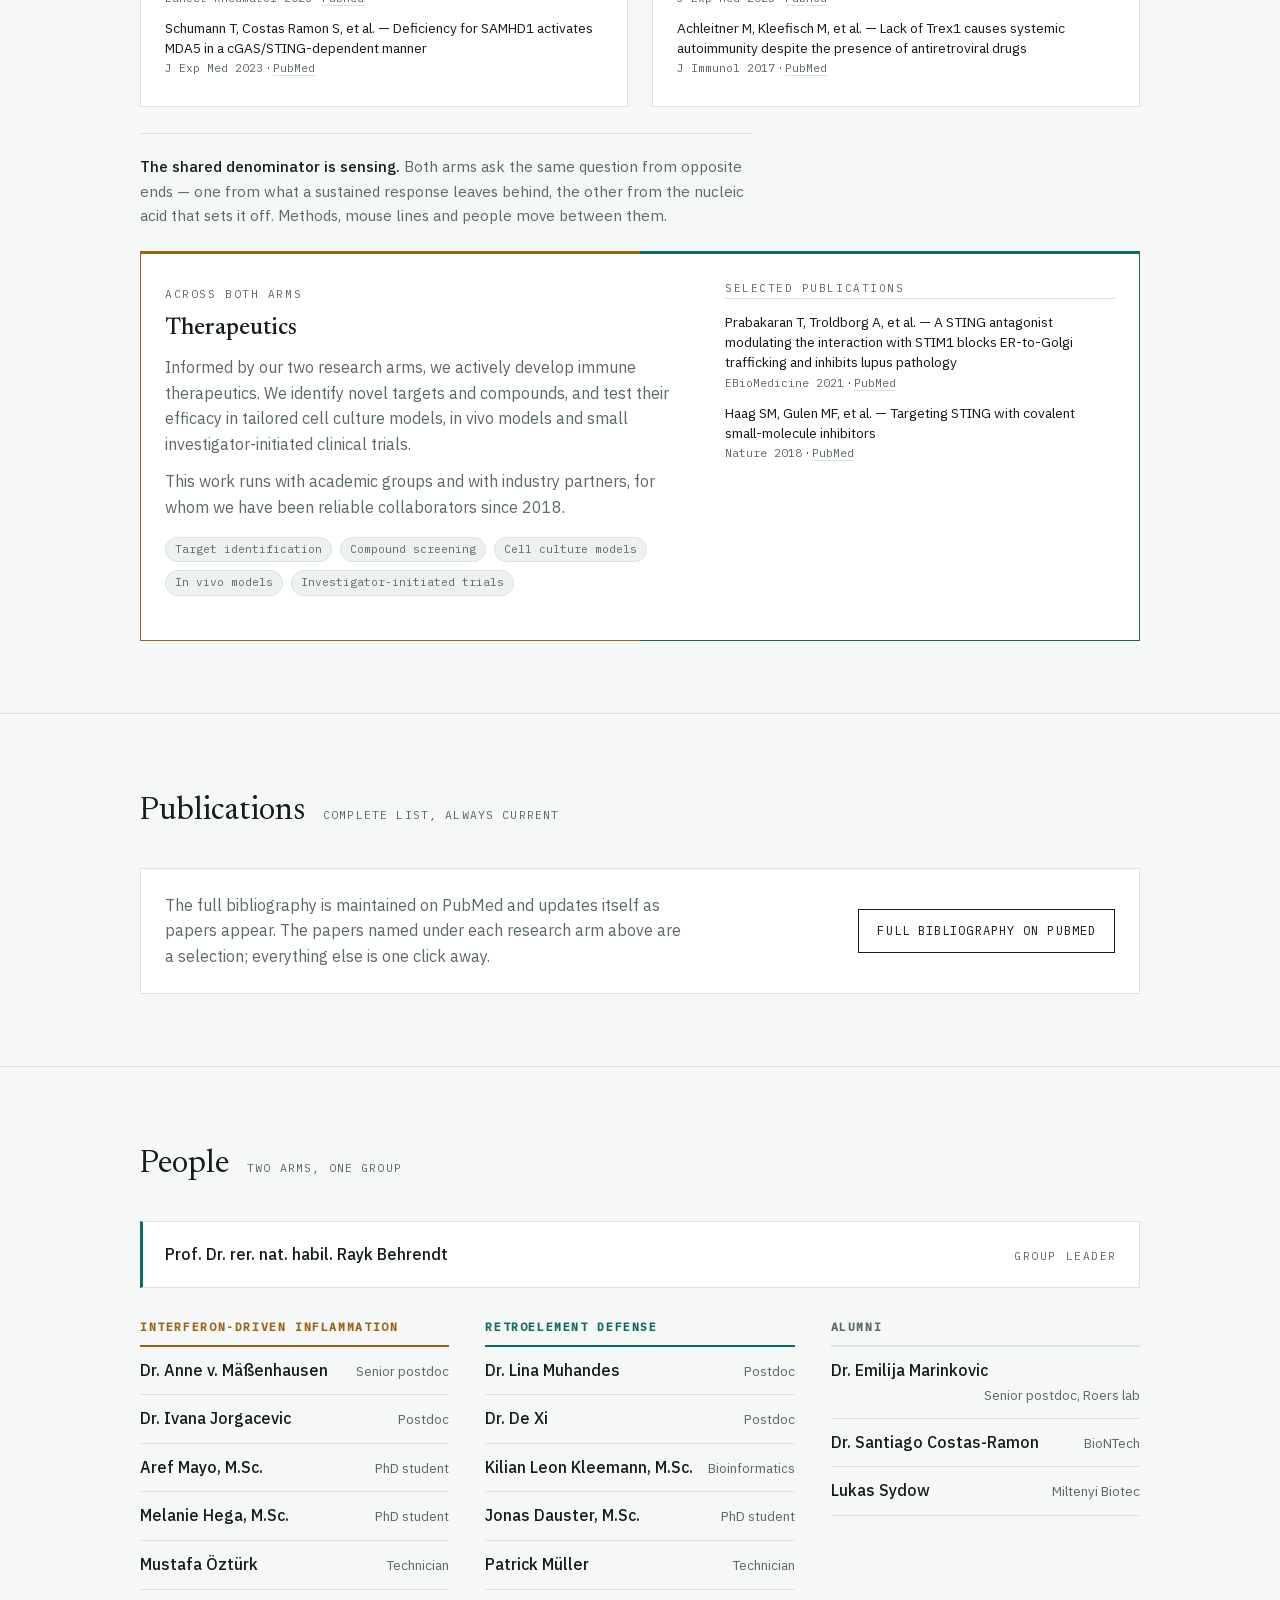
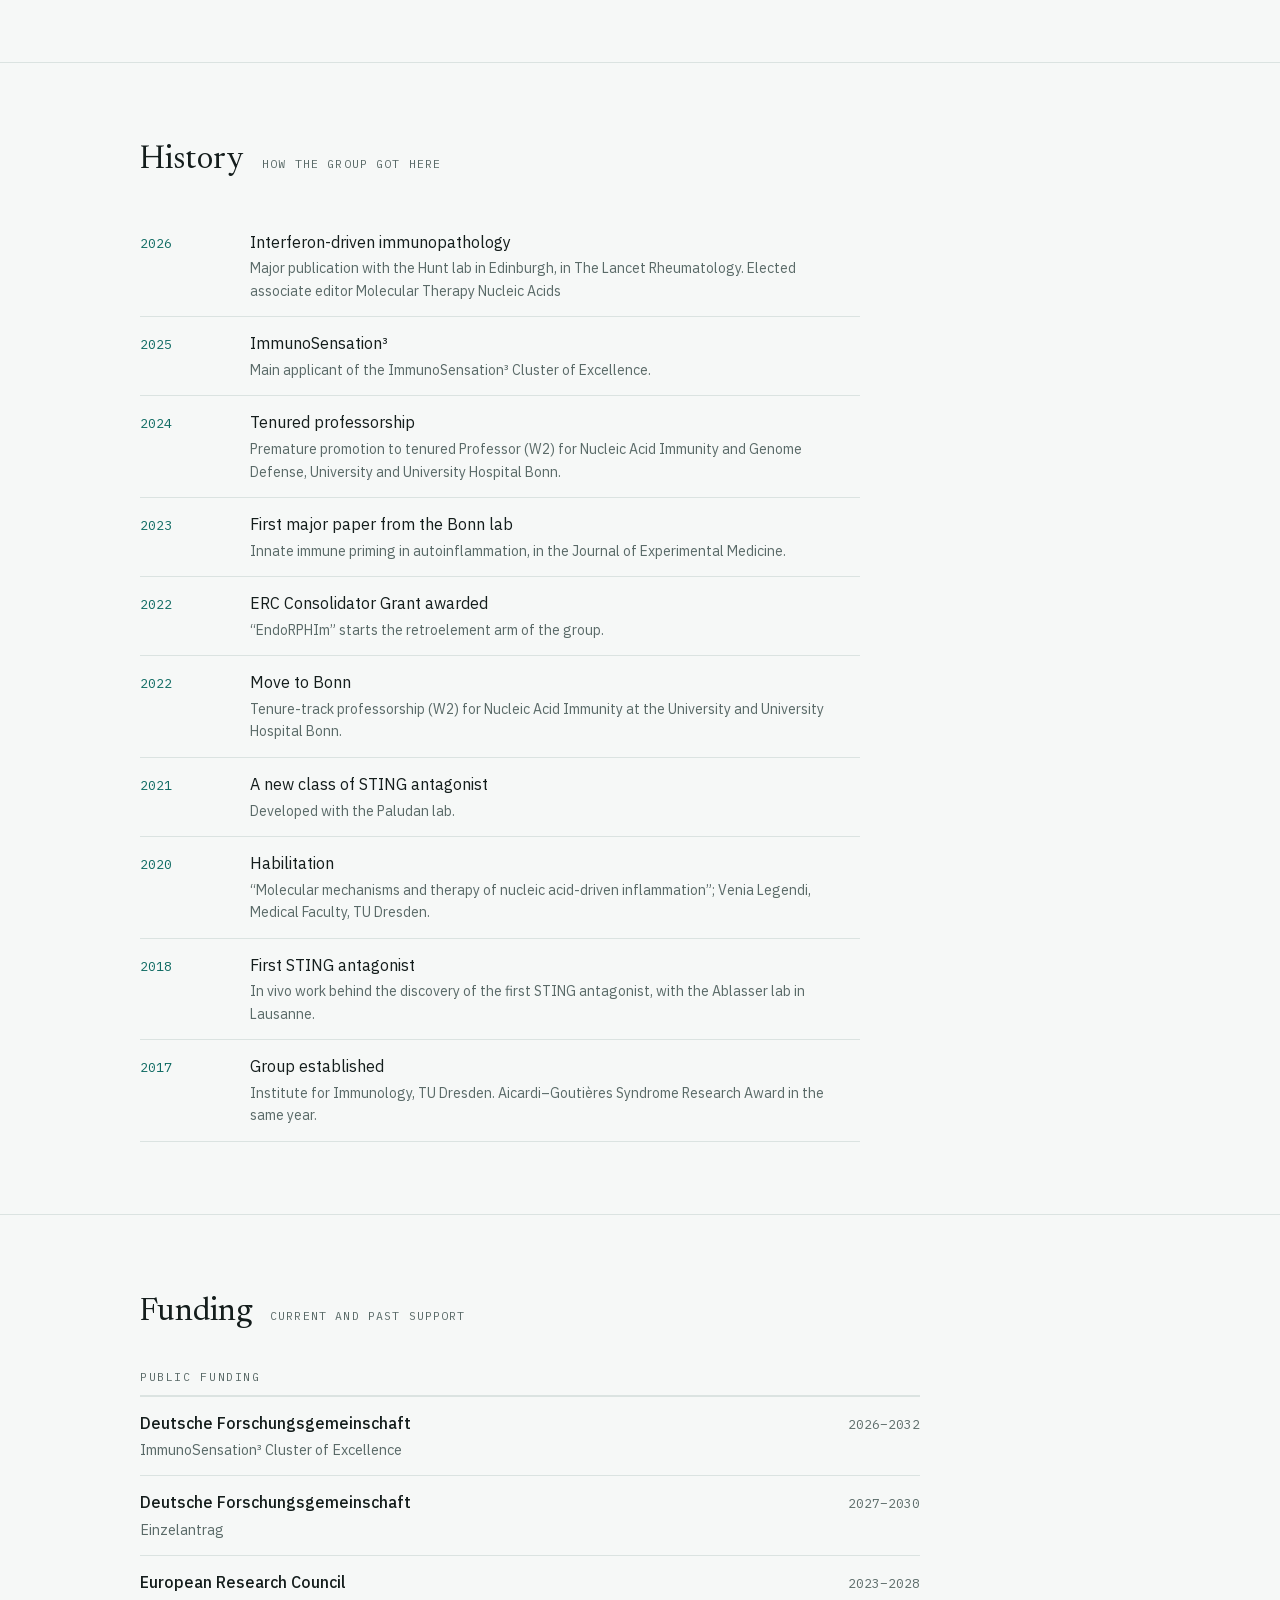
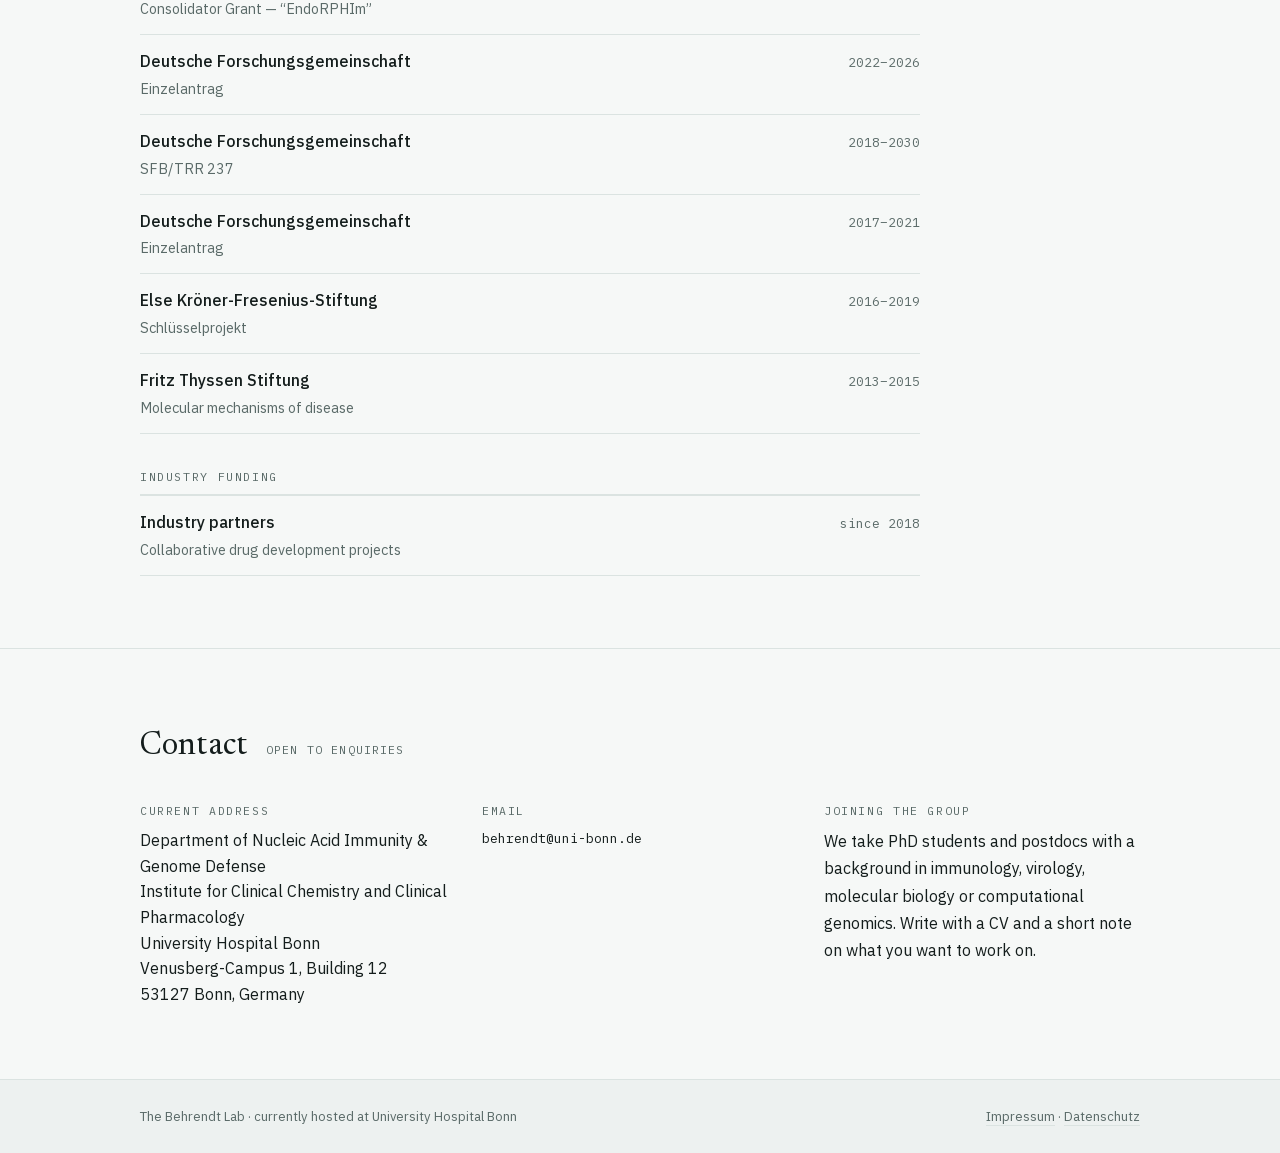
==== commit c803329b: "Update index.html" ====
--- a/index.html
+++ b/index.html
@@ -443,7 +443,7 @@
         <span class="note">How the group got here</span>
       </div>
       <ul class="timeline">
-        <li><span class="yr">2026</span><span class="ev">Interferon-driven immunopathology<small>Major publication with the Hunt lab in Edinburgh, in The Lancet Rheumatology.</small></span></li>
+        <li><span class="yr">2026</span><span class="ev">Interferon-driven immunopathology<small>Major publication with the Hunt lab in Edinburgh, in The Lancet Rheumatology. Elected associate editor Molecular Therapy Nucleic Acids</small></span></li>
         <li><span class="yr">2025</span><span class="ev">ImmunoSensation³<small>Main applicant of the ImmunoSensation³ Cluster of Excellence.</small></span></li>
         <li><span class="yr">2024</span><span class="ev">Tenured professorship<small>Premature promotion to tenured Professor (W2) for Nucleic Acid Immunity and Genome Defense, University and University Hospital Bonn.</small></span></li>
         <li><span class="yr">2023</span><span class="ev">First major paper from the Bonn lab<small>Innate immune priming in autoinflammation, in the Journal of Experimental Medicine.</small></span></li>
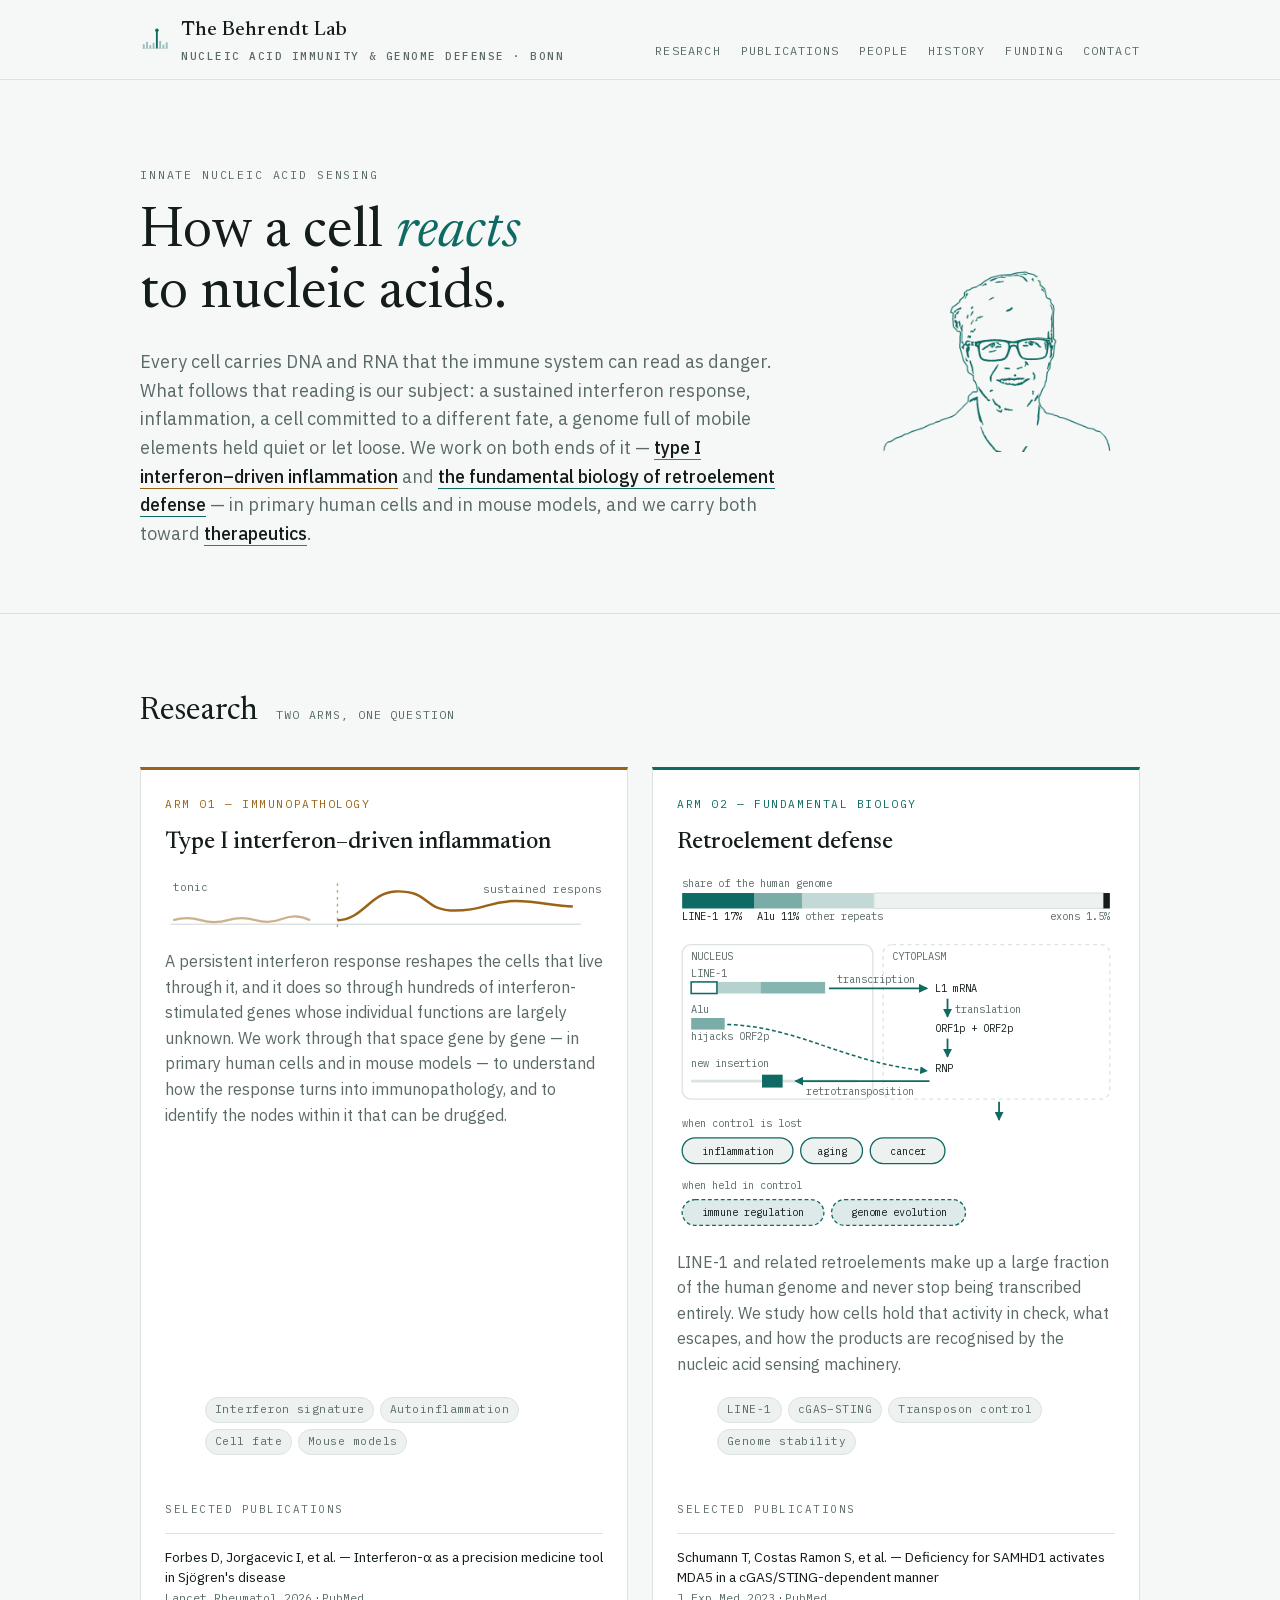
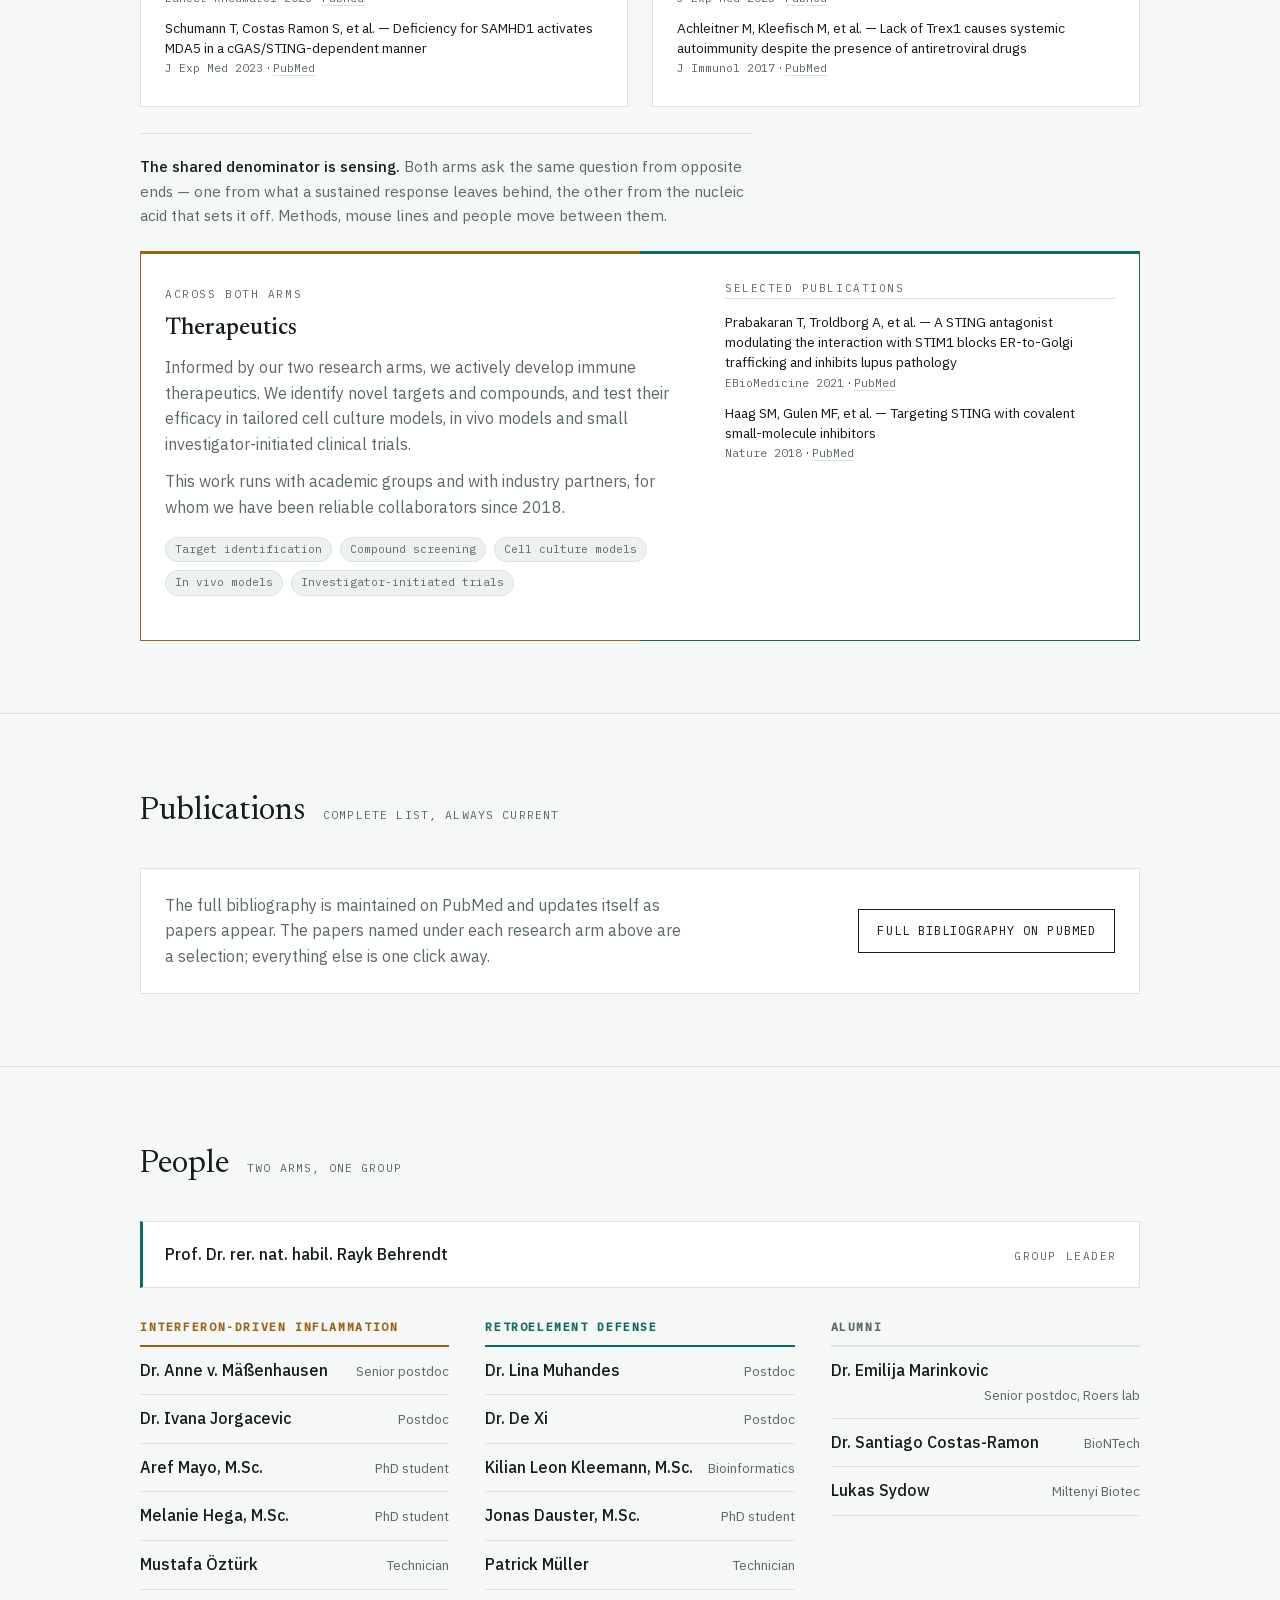
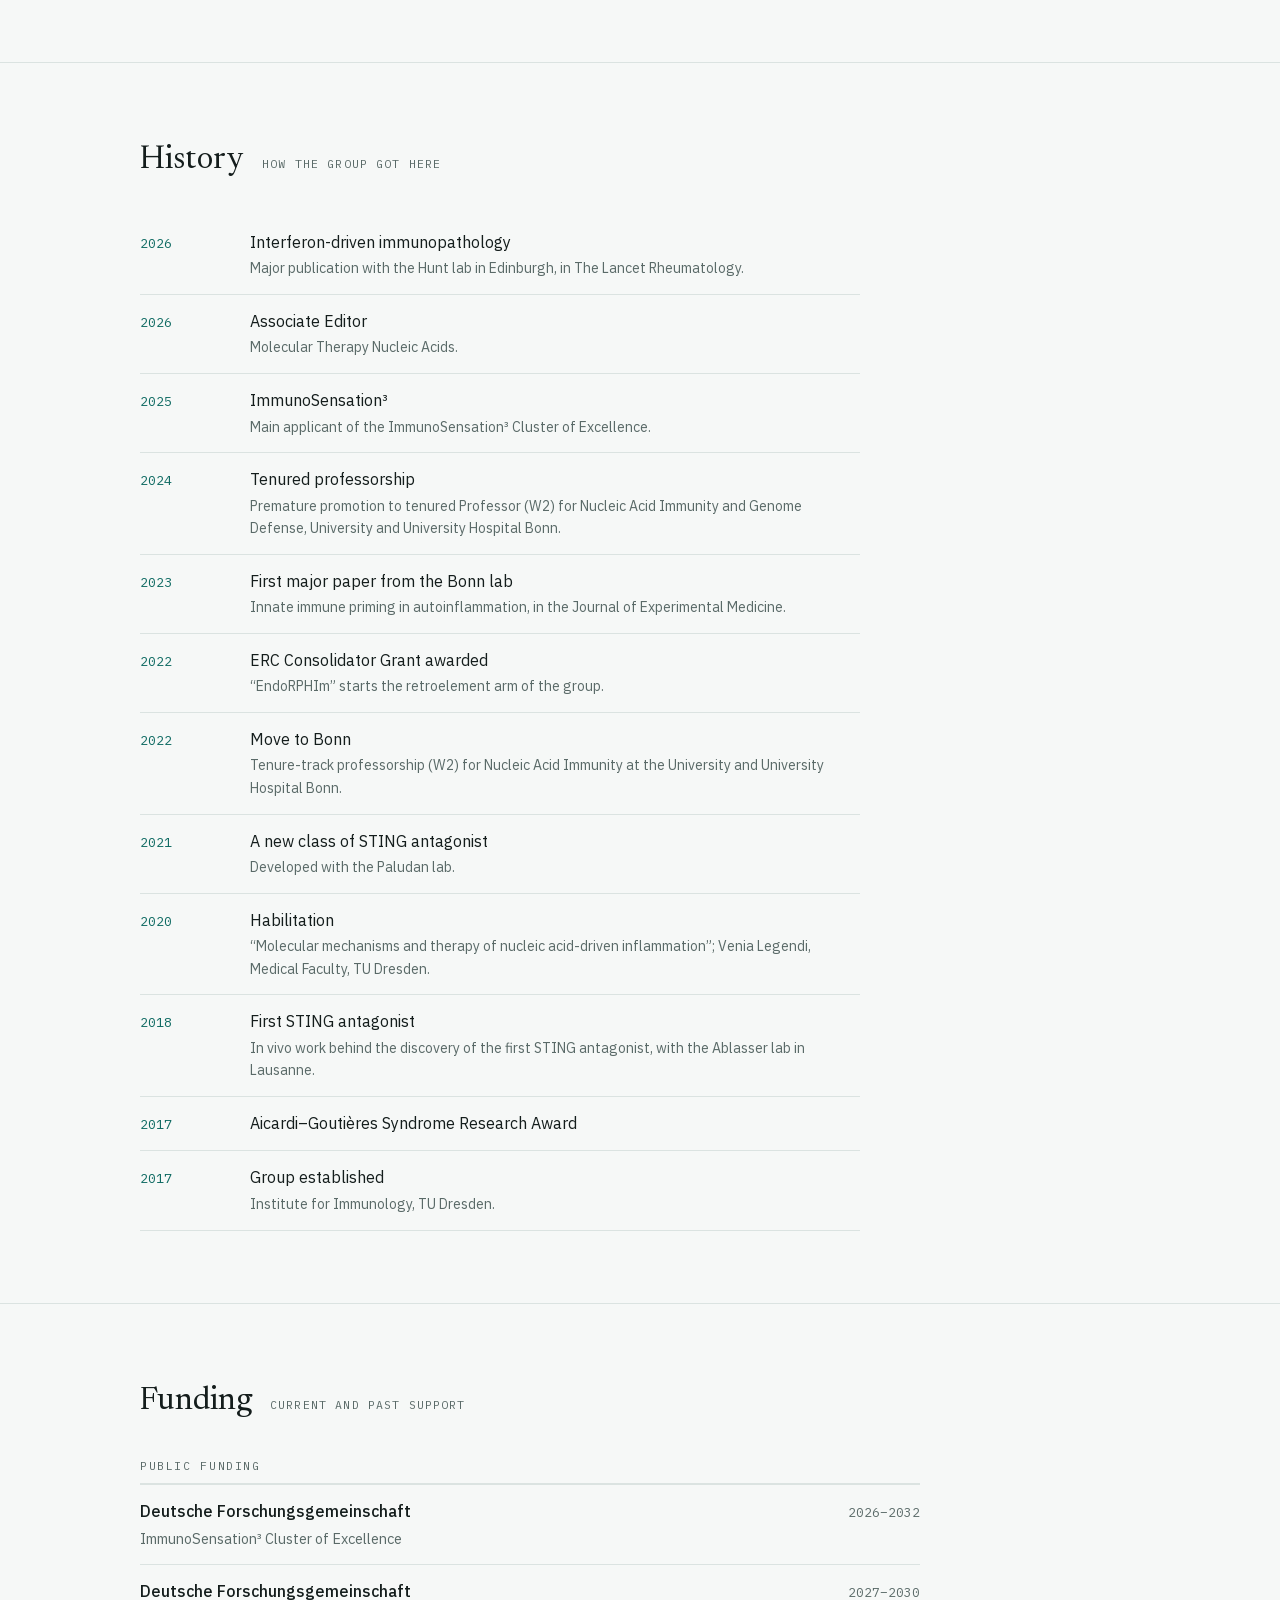
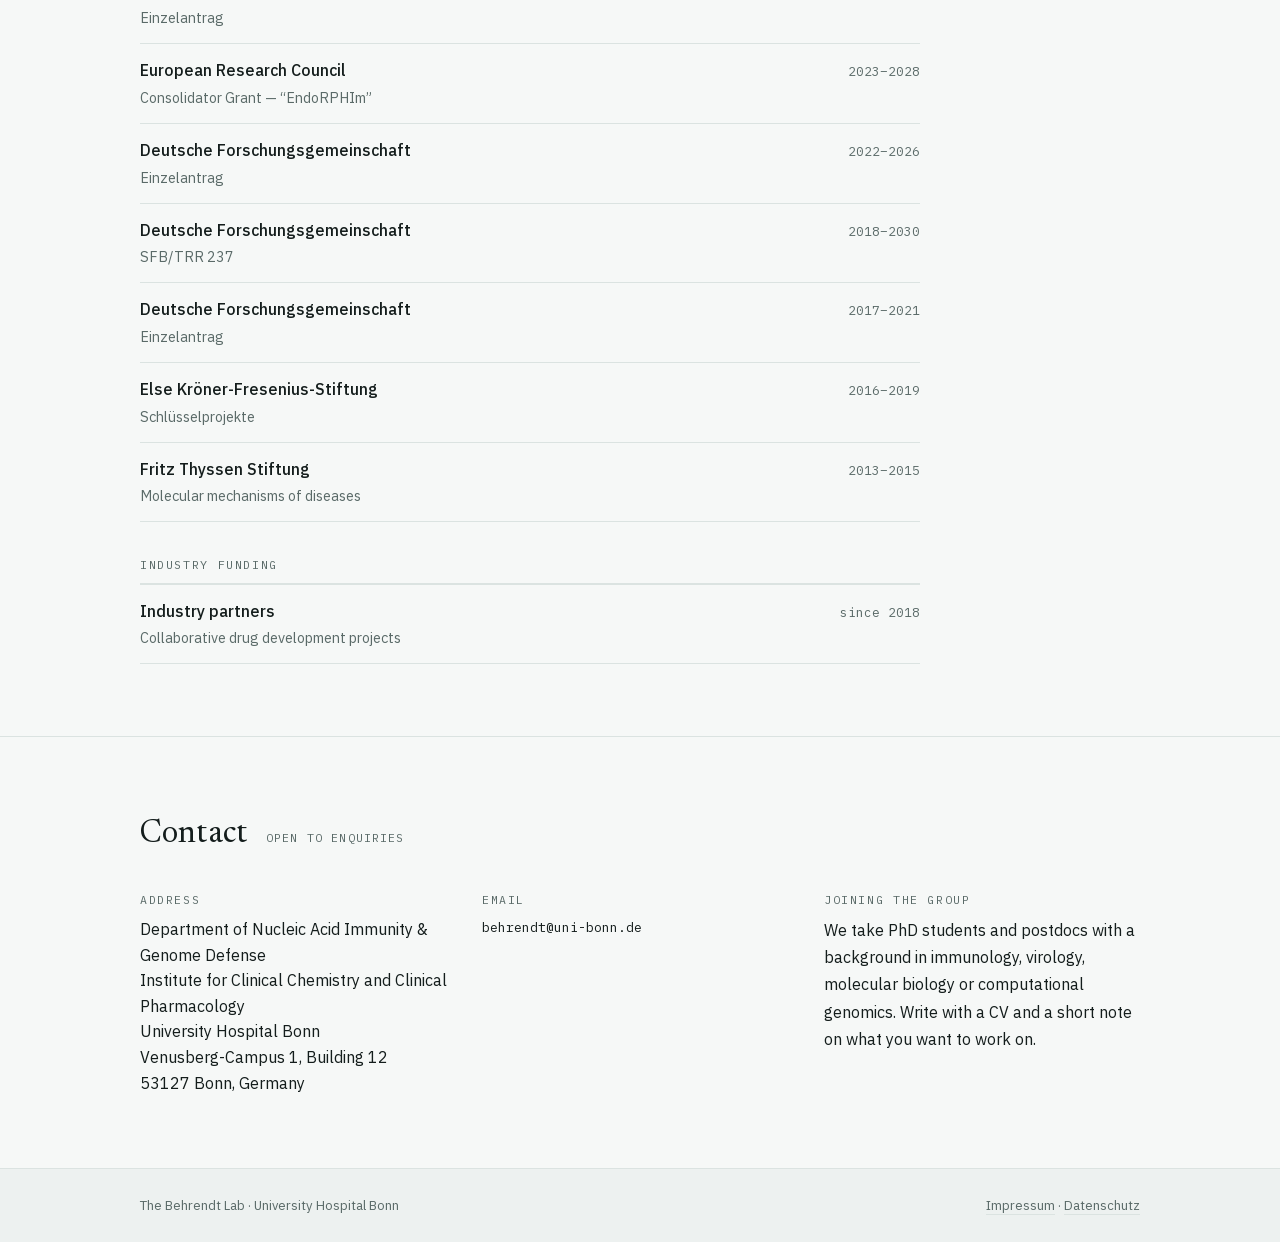
==== commit b735663f: "Add files via upload" ====
--- a/index.html
+++ b/index.html
@@ -78,7 +78,16 @@
 .site nav a:hover{color:var(--fg)}
 
 /* ---- hero ---- */
-.hero .wrap{padding-block:clamp(44px,8vw,86px) clamp(36px,6vw,64px)}
+.hero .wrap{padding-block:clamp(44px,8vw,86px) clamp(36px,6vw,64px);
+  display:grid;grid-template-columns:minmax(0,1fr) minmax(0,300px);gap:30px 44px;align-items:center}
+.hero .intro{min-width:0}
+.portrait{width:100%;aspect-ratio:714/451;background:var(--arm-a);
+  -webkit-mask:url(portrait.png) center/contain no-repeat;
+  mask:url(portrait.png) center/contain no-repeat}
+@media (max-width:780px){
+  .hero .wrap{grid-template-columns:1fr}
+  .portrait{max-width:280px;order:-1}
+}
 .eyebrow{font-family:var(--mono);font-size:.72rem;letter-spacing:.16em;text-transform:uppercase;color:var(--muted)}
 .hero h1{font-family:var(--display);font-weight:400;font-size:clamp(2.1rem,5.4vw,3.5rem);line-height:1.1;margin-block:18px 22px;max-width:19ch}
 .hero h1 em{font-style:italic;color:var(--arm-a)}
@@ -231,9 +240,12 @@
 <main>
   <section class="hero" style="border-top:0">
     <div class="wrap">
+      <div class="intro">
       <p class="eyebrow">Innate nucleic acid sensing</p>
       <h1>How a cell <em>reacts</em> to nucleic acids.</h1>
       <p class="lede">Every cell carries DNA and RNA that the immune system can read as danger. What follows that reading is our subject: a sustained interferon response, inflammation, a cell committed to a different fate, a genome full of mobile elements held quiet or let loose. We work on both ends of it — <a href="#arm-interferon">type I interferon–driven inflammation</a> and <a class="r" href="#arm-retroelements">the fundamental biology of retroelement defense</a> — in primary human cells and in mouse models, and we carry both toward <a class="t" href="#therapeutics">therapeutics</a>.</p>
+      </div>
+      <div class="portrait" role="img" aria-label="Pen drawing of Rayk Behrendt"></div>
     </div>
   </section>
 
@@ -433,6 +445,7 @@
             <li><span class="name">Lukas Sydow</span><span class="role">Miltenyi Biotec</span></li>
           </ul>
         </section>
+      </div>
     </div>
   </section>
 
@@ -443,7 +456,8 @@
         <span class="note">How the group got here</span>
       </div>
       <ul class="timeline">
-        <li><span class="yr">2026</span><span class="ev">Interferon-driven immunopathology<small>Major publication with the Hunt lab in Edinburgh, in The Lancet Rheumatology. Elected associate editor Molecular Therapy Nucleic Acids</small></span></li>
+        <li><span class="yr">2026</span><span class="ev">Interferon-driven immunopathology<small>Major publication with the Hunt lab in Edinburgh, in The Lancet Rheumatology.</small></span></li>
+        <li><span class="yr">2026</span><span class="ev">Associate Editor<small>Molecular Therapy Nucleic Acids.</small></span></li>
         <li><span class="yr">2025</span><span class="ev">ImmunoSensation³<small>Main applicant of the ImmunoSensation³ Cluster of Excellence.</small></span></li>
         <li><span class="yr">2024</span><span class="ev">Tenured professorship<small>Premature promotion to tenured Professor (W2) for Nucleic Acid Immunity and Genome Defense, University and University Hospital Bonn.</small></span></li>
         <li><span class="yr">2023</span><span class="ev">First major paper from the Bonn lab<small>Innate immune priming in autoinflammation, in the Journal of Experimental Medicine.</small></span></li>
@@ -452,7 +466,8 @@
         <li><span class="yr">2021</span><span class="ev">A new class of STING antagonist<small>Developed with the Paludan lab.</small></span></li>
         <li><span class="yr">2020</span><span class="ev">Habilitation<small>“Molecular mechanisms and therapy of nucleic acid-driven inflammation”; Venia Legendi, Medical Faculty, TU Dresden.</small></span></li>
         <li><span class="yr">2018</span><span class="ev">First STING antagonist<small>In vivo work behind the discovery of the first STING antagonist, with the Ablasser lab in Lausanne.</small></span></li>
-        <li><span class="yr">2017</span><span class="ev">Group established<small>Institute for Immunology, TU Dresden. Aicardi–Goutières Syndrome Research Award in the same year.</small></span></li>
+        <li><span class="yr">2017</span><span class="ev">Aicardi–Goutières Syndrome Research Award</span></li>
+        <li><span class="yr">2017</span><span class="ev">Group established<small>Institute for Immunology, TU Dresden.</small></span></li>
       </ul>
     </div>
   </section>
@@ -472,8 +487,8 @@
           <li><span class="funder">Deutsche Forschungsgemeinschaft</span><span class="scheme">Einzelantrag</span><span class="period">2022–2026</span></li>
           <li><span class="funder">Deutsche Forschungsgemeinschaft</span><span class="scheme">SFB/TRR 237</span><span class="period">2018–2030</span></li>
           <li><span class="funder">Deutsche Forschungsgemeinschaft</span><span class="scheme">Einzelantrag</span><span class="period">2017–2021</span></li>
-          <li><span class="funder">Else Kröner-Fresenius-Stiftung</span><span class="scheme">Schlüsselprojekt</span><span class="period">2016–2019</span></li>
-          <li><span class="funder">Fritz Thyssen Stiftung</span><span class="scheme">Molecular mechanisms of disease</span><span class="period">2013–2015</span></li>
+          <li><span class="funder">Else Kröner-Fresenius-Stiftung</span><span class="scheme">Schlüsselprojekte</span><span class="period">2016–2019</span></li>
+          <li><span class="funder">Fritz Thyssen Stiftung</span><span class="scheme">Molecular mechanisms of diseases</span><span class="period">2013–2015</span></li>
         </ul>
       </div>
 
@@ -494,7 +509,7 @@
       </div>
       <div class="contact-grid">
         <div>
-          <h3>Current Address</h3>
+          <h3>Address</h3>
           <address class="addr">Department of Nucleic Acid Immunity &amp; Genome Defense<br>Institute for Clinical Chemistry and Clinical Pharmacology<br>University Hospital Bonn<br>Venusberg-Campus 1, Building 12<br>53127 Bonn, Germany</address>
         </div>
         <div>
@@ -512,7 +527,7 @@
 
 <footer>
   <div class="wrap">
-    <span>The Behrendt Lab · currently hosted at University Hospital Bonn</span>
+    <span>The Behrendt Lab · University Hospital Bonn</span>
     <span><a href="impressum.html">Impressum</a> · <a href="datenschutz.html">Datenschutz</a></span>
   </div>
 </footer>
